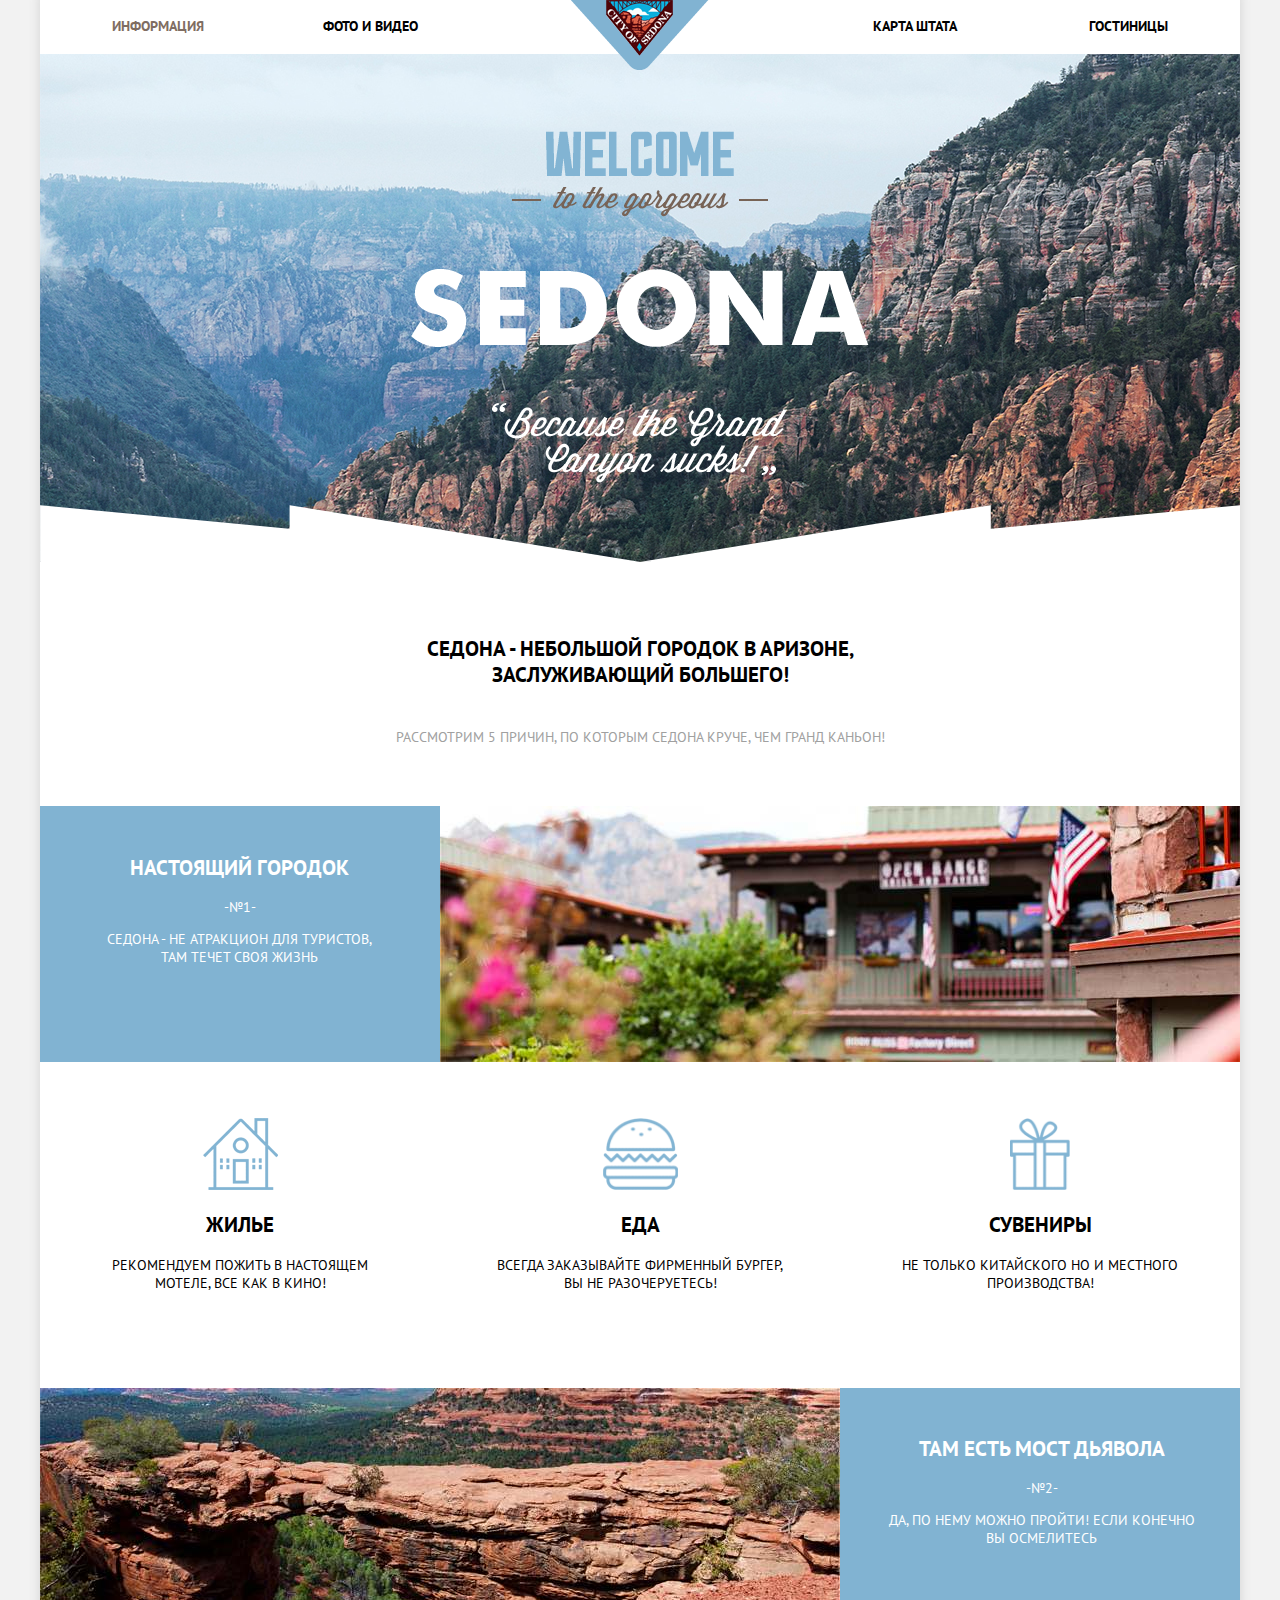
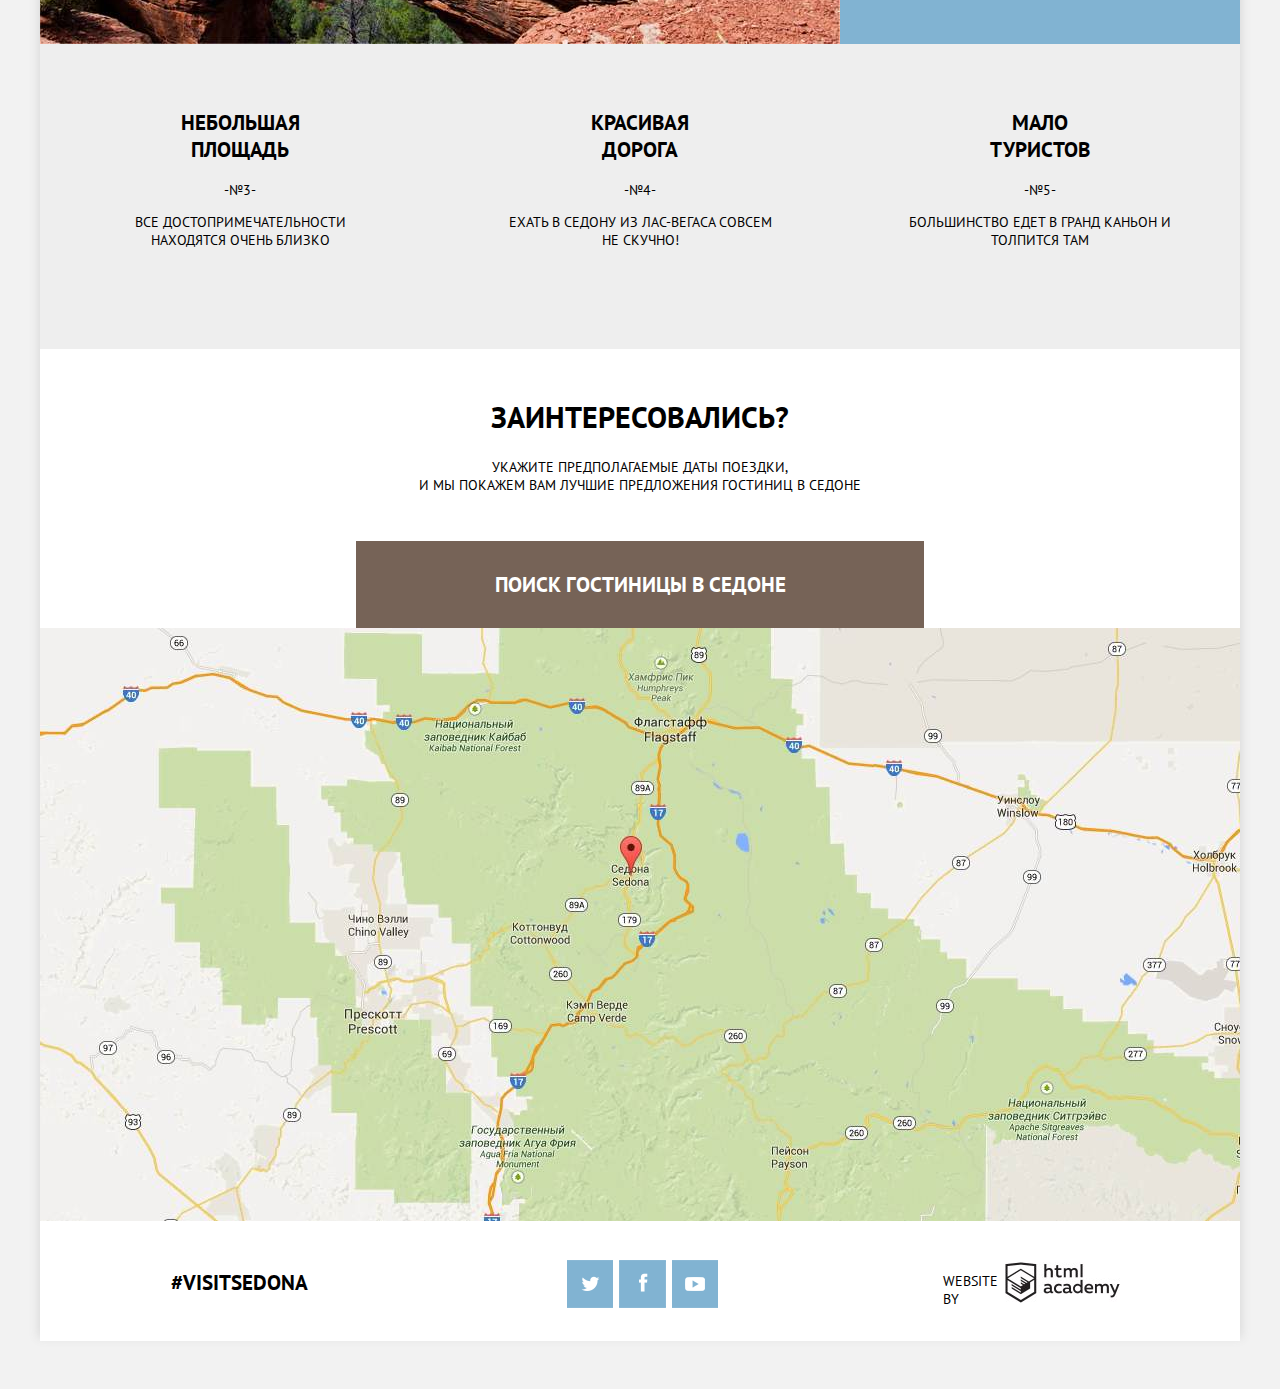
==== index.html @ 277ff20f "Sergey" ====
<!DOCTYPE html>
<html lang="ru">
<head>
    <link href="https://fonts.googleapis.com/css?family=PT+Sans:400,400i,700,700i&amp;subset=cyrillic" rel="stylesheet">
    <link href="css/normalize.css" rel="stylesheet">
    <link href="css/style.css" rel="stylesheet">    
    <meta charset="utf-8">
    <title>HTML Academy: Седона</title>
</head>
<body>
    <!-- ХЕДЕР -->
    <div class="wrapper">
        <header class="main-header">
            <nav class="main-navigation"> 
                <a class="header-logo">
                    <img src="img/logo.png" width="138" height="70" alt="Логотип Седоны">
                </a>
                <ul class="site-navigation">
                    <li><a class="active-page" href="#">Информация</a></li>
                    <li class="block-right"><a href="#">Фото и видео</a></li>
                    <li><a href="#">Карта штата</a></li>
                    <li><a href="hotels.html">Гостиницы</a></li>
                </ul>
            </nav>
        </header>
        <!-- КОНТЕНТ -->
        <main class="container">
            <!-- Фон Велком -->
            <div class="promo">
                <img src="img/greeting-text.png" width="458" height="352" alt="Добро пожаловать в Седону">
            </div>
            <section>
                <div class="features">
                    <h1>Седона - небольшой городок в Аризоне,<br> заслуживающий большего!</h1>
                    <p>Рассмотрим 5 причин, по которым Седона круче, чем Гранд Каньон!</p>
                </div>
                <div class="block-features1">
                    <div class="blue-div1">
                        <div class="blue-center">
                            <h2>Настоящий городок</h2>
                            <p>-№1-</p>
                            <p>Седона - не атракцион для туристов,<br> там течет своя жизнь</p>
                        </div>
                    </div>
                    <div>
                        <img src="img/motel-cut.jpg" height="256" width="800" alt="Картинка мотеля">
                    </div>
                </div>
                <div class="icon-features">
                    <div class="house">
                        <img src="img/house-icon.png" width="75" height="72" alt="Домик">
                        <h2>Жилье</h2>
                        <p>Рекомендуем пожить в настоящем<br> мотеле, все как в кино!</p>
                    </div>

                    <div class="house">
                        <img src="img/food-icon.png" width="75" height="72" alt="Еда">
                        <h2>Еда</h2>
                        <p>Всегда заказывайте фирменный бургер,<br> вы не разочеруетесь!</p>
                    </div>

                    <div class="house">
                        <img src="img/gift-icon.png" widt="75" height="72" alt="Сувениры">
                        <h2>Сувениры</h2>
                        <p>Не только китайского но и местного<br> производства!</p>
                    </div>
                </div>
                <div class="after-features">
                    <div class="canyon-cut">
                        <img src="img/canyon-cut.jpg" width="800" height="256" alt="Мост дьявола">
                    </div>
                    <div class="blue-div2">
                        <div class="blue-center1">
                            <h2>Там есть мост дьявола</h2>
                            <p>-№2-</p>
                            <p>Да, по нему можно пройти! Если конечно<br> вы осмелитесь</p>
                        </div>
                    </div>
                </div>
                <div class="grey-back">
                    <div class="features3">
                        <h2>Небольшая<br> площадь</h2>
                        <p>-№3-</p>
                        <p>Все достопримечательности<br> находятся очень близко</p>
                    </div>

                    <div class="features3">
                        <h2>Красивая<br> дорога</h2>
                        <p>-№4-</p>
                        <p>Ехать в седону из Лас-Вегаса совсем<br> не скучно!</p>
                    </div>

                    <div class="features3">
                        <h2>Мало<br> туристов</h2>
                        <p>-№5-</p>
                        <p>Большинство едет в Гранд Каньон и<br> толпится там</p>
                    </div>
                </div>
            </section>
            <!-- КАЛЕНДАРЬ И КАРТА -->
            <div class="search">
                <h2 class="search-title">Заинтересовались?</h2>
                <p>Укажите предполагаемые даты поездки,<br>и мы покажем Вам лучшие предложения гостиниц в Седоне</p>
                <a href="#" class="search-btn">Поиск гостиницы в Седоне</a>
            </div>

            <div class="map">
                <div class="map-canvas">
                    <iframe src="https://www.google.com/maps/embed?pb=!1m18!1m12!1m3!1d591938.158762296!2d-111.94959381352574!3d34.95592605864562!2m3!1f0!2f0!3f0!3m2!1i1024!2i768!4f13.1!3m3!1m2!1s0x872da132f942b00d%3A0x5548c523fa6c8efd!2sSedona%2C+AZ%2C+USA!5e0!3m2!1sen!2sru!4v1446837046152" allowfullscreen></iframe>
                </div>

                <div class="form">
                    <form action="/echo" method="GET">

                        <div class="input-line">
                            <label for="ch1">Дата заезда: <i class="icon-calendar"></i> </label>
                            <input class="booking-calendar" name="checkin" type="text" placeholder="24 апреля 2014" id="ch1">
                        </div>

                        <div class="input-line">
                            <label for="ch2">Дата выезда: <i class="icon-calendar"></i></label>
                            <input class="booking-calendar" name="checkout" type="text" placeholder="4 июля 2014" id="ch2">
                        </div>
                        <div class="input-line">
                            <div class="input-line-adults">
                                <label for="ch3">Взрослые:</label>
                                <div class="booking-calendar-minus-plus">
                                    <button class="btn-grey icon-minus" type="button"> <a class="minusee"></a></button>
                                    <input class="booking-calendar-select" name="adults" type="text" pattern="[0-9]" value="2" id="ch3"/>
                                    <button class="btn-grey icon-plus" type="button"><a class="plusee"></a></button>
                                </div>
                            </div>
                            <label for="ch4">Дети:</label>
                            <div class="booking-calendar-minus-plus">
                                <button class="btn-grey icon-minus" type="button"> <a class="minusee"></a></button>
                                <input class="booking-calendar-select" name="children" type="text" value="0" id="ch4"/>
                                <button class="btn-grey icon-plus" type="button"><a class="plusee"></a></button>
                            </div>
                        </div>

                        <button class="search-btn1" type="submit">Найти</button>
                    </form>
                </div>
            </div>
        </main>
        <!-- ФУТЕР -->
        <footer class="main-footer">
            <div class="first-social">
                <a class="insta" href="#">#Visitsedona</a>
            </div>
            <div class="second-social">
                <ul class="social-btn">
                    <li><a class="social-icon tw" href="https://twitter.com/">Twitter</a></li>
                    <li><a class="social-icon fb" href="https://facebook.com">Facebook</a></li>
                    <li><a class="social-icon youtube" href="https://youtube.com">Youtube</a></li>
                </ul>
            </div>
            <div class="academy">
                <span>Website by</span>
                <a class="academy" href="https://htmlacademy.ru/">HTML academy</a>
            </div>
        </footer>
        <script src="js/booking.min.js"></script>
    </body>
    </html>
---- css/style.css ----
/*СТИЛИ ДЛЯ СТРАНИЦ*/
body {
	font-weight: normal;
	font-size: 14px;
  line-height: normal;
	font-family: "PT Sans", Arial, sans-serif;
  color: #000;
	text-transform: uppercase;
	background-color: #f2f2f2;
}
.wrapper {
  position: relative;
  width: 1200px;
  margin-left: auto;
  margin-right: auto;
  background-color: #fff;
  box-shadow: 0 -5px 9px 2px #dbdbdb;
}
a {
  text-decoration: none;
}
li {
  list-style: none;
}

/*СТИЛИ ДЛЯ ШАПКИ ДВУХ СТРАНИЦ*/
.main-header {
  position: relative;
  margin: 0;
  padding: 0;
  font-size: 0;
  height: 68px;
}
.main-navigation ul {
  margin: 0;
  padding: 0;
  padding-top: 17px;
  padding-right: 6%;
  padding-bottom: 19px;
  padding-left: 6%;
  font-size: 0;
}
.main-navigation li {
  display: inline-block;
  width: 20%;
  font-size: 14px;
  vertical-align: top;
}
.main-navigation a {
  display: block;
  color: #000;
  font-weight: bold;
  text-decoration: none;
}
.block-right {
  margin-right: 20%;
}
.main-navigation a:hover {
  color: #81b3d2;
}
.main-navigation a:active {
  color: #c1c1c1;
}
.main-navigation li:nth-child(3), .main-navigation li:nth-child(4) {
  text-align: right;
}
.header-logo {
  position: absolute;
  left: 50%;
  z-index: 20;
  height: 70px;
  width: 138px;
  margin-right: auto;
  margin-left: auto;
  margin-left: -69px;
}
/*СТИЛИ ГЛАВНОЙ СТРАНИЦЫ*/
.promo {
  position: relative;
  height: 431px;
  padding-top: 77px;
  background: #d9eaf2 url("../img/welcome-sedona-bg.jpg") no-repeat;
  background-size: cover;
}
.promo img {
  display: block;
  width: 458px;
  height: 352px;
  margin: 0 auto;
}
.promo:after {
  content: "";
  position: absolute;
  bottom: 0;
  left: 0;
  display: block;
  width: 100%;
  height: 57px;
  background: url("../img/zigzag.png") no-repeat;
  background-size: 100% 57px;
}
.features {
  padding-top: 60px;
  margin-bottom: 60px;
}
.features p {
  font-size: 14px;
  font-height: 26px;
  color: #a0a0a0;
}
.features h1 {
  font-size: 21px;
  line-height: 26px;
  margin-bottom: 40px;
}
.container {
  margin-top: -14px;
  text-align: center;
}
.block-features1 {
  width: 1200px;
  height: 256px;
  display: flex;
}
.blue-div1 {
  background-color: #81b3d2;
  color: #fff;
  height: 256px;
  width: 400px;
  flex-direction: row;
}
.blue-center {
  width: 283px;
  height: 153px;
  margin-left: 58px;
  margin-top: 48px;
  margin-right: 0px;
  margin-bottom: 0px;
}
.blue-center1 {
  width: 309px;
  height: 147px;
  margin-left: 47px; 
  margin-top: 47px;
  margin-right: 0px;
  margin-bottom: 0px;
}
.icon-features {
  margin-top: 56px;
  width: 1200px;
  height: 330px;
  overflow: auto;
  display: flex;
}
.house {
  height: 330px; 
  width: 400px;
  flex-direction: row;
}
.canyon-cut{
float: left;
}
.blue-div2 {
  background-color: #81b3d2;
  color: #fff;
  height: 256px;
  width: 400px;
  flex-direction: row;
}
.after-features {
  margin-top: -60px;
  width: 1200px;
  height: 256px;
  display: flex;
}
.grey-back {
  background-color: #eee;
  width: 1200px;
  height: 257px;
  overflow: auto;
  padding-top: 48px;
}
.features3 {
  width: 400px;
  height: 256px;
  float: left;
}
.appointment {
  width: 1200px;
  height: 763px;
  margin-top: 54px;
}
.search-btn-host {
  display: block;
  width: 568px;
  margin: 0 auto;
  color: #ffffff;
  padding: 30px 0 30px;
  font-size: 21px;
  line-height: 26px;
  font-weight: bold;
  text-decoration: none;
  background: #766357;
}
.search-btn-host:hover {
  background-color: #604e43;
  color: #fff;
}
.search-btn-host:active {
  background-color: #503e33;
  color: #5e4e44;
}
.appointment a{
  margin-top: 52px;
}
.appointment p{
  padding-top: 35px;
}
}
.search {
  width: 568px;
  margin: 0 auto;
  line-height: 24px;
  text-align: center;
  background-color: white;
}
.search h2 {
  margin: 0;
  margin-top: 56px;
  margin-bottom: 29px;
  padding: 0;
  font-weight: bold;
  font-size: 30px;
  line-height: 24px;
  color: #000000;
}
.search a {
  display: block;
  width: 568px;
  margin-top: 47px;
  margin-right: auto;
  margin-left: auto;
  padding-top: 30px;
  padding-bottom: 30px;
  font-weight: bold;
  font-size: 21px;
  color: white;
  text-decoration: none;
  background-color: #766357;
}
.search a:hover {
  background-color: #604e43;
}
.search a:active {
  color: rgba(0, 0, 0, 0.3);
  background-color: #503e33;
}
.map {
  position: relative;
  height: 593px;
}
.map-canvas {
  height: 593px;
  background: #cbdda9 url("../img/map.jpg") no-repeat;
  background-size: cover;
  background-position: center 0px;
}
.map-canvas iframe {
  width: 100%;
  height: 593px;
  border: 0;
  background-size: cover;
  background-position: center 0px;
}
/* ФОРМА ГДЕ ДОЛЖЕНЫ БЫТЬ ИКОНКИ */

.form {
  position: absolute;
  top: 0;
  left: 50%;
  display: none;
  width: 458px;
  padding: 55px;
  font-weight: bold;
  font-size: 14px;
  text-align: right;
  color: black;
  background: white;
  box-shadow: 0 2px 5px 0 #d4d2d2;
  margin-left: -284px;
}
.form-show {
  display: block;
}
input.booking-calendar{
  width: 281px;
  margin-bottom: 20px;
  margin-left: 20px;
  padding: 4px 15px;
  padding-right: 40px;
  font-weight: bold;
  font-size: 14px;
  line-height: 26px;
  text-transform: uppercase;
  background: #f2f2f2;
  border: 2px solid #f2f2f2;
  outline: none;
  }
.input-line {
  margin-bottom: 10px;
}
.booking-calendar-minus-plus {
  display: inline-block;
  margin-left: 27px;
  vertical-align: middle;
  background: #f2f2f2;
}
.input-line-adults {
  display: inline-block;
  padding-right: 38px;
}
.input-line-adults .booking-calendar-minus-plus {
  margin-left: 39px;
}
.form .btn-grey {
  display: inline-block;
  width: 38px;
  height: 38px;
  font-size: 14px;
  vertical-align: middle;
  text-align: center;
  background: #f2f2f2;
  border: none;
  outline: none;
  cursor: pointer;
}
.form .btn-grey .minusee{
  display: inline-block;
  width: 15px;
  height: 15px;
  position: absolute;
  margin: 0;
  padding: 0;
  background: url(../img/minus1.png) no-repeat;
}
.form .btn-grey .minusee:hover{
  display: inline-block;
  width: 15px;
  height: 15px;
  position: absolute;
  margin: 0;
  padding: 0;
  background: url(../img/minus2.png) no-repeat;
}
.form .btn-grey .minusee:active{
  display: inline-block;
  width: 15px;
  height: 15px;
  position: absolute;
  margin: 0;
  padding: 0;
  background: url(../img/minus3.png) no-repeat;
}
.form .btn-grey .plusee{
  display: inline-block;
  width: 15px;
  height: 15px;
  position: absolute;
  margin-top: -6px;
  padding: 0;
  margin-left: -8px;
  background: url(../img/plus1.png) no-repeat;
}
.form .btn-grey .plusee:hover{
  display: inline-block;
  width: 15px;
  height: 15px;
  position: absolute;
  margin-top: -6px;
  padding: 0;
  margin-left: -8px;
  background: url(../img/plus2.png) no-repeat;
}
.form .btn-grey .plusee:active{
  display: inline-block;
  width: 15px;
  height: 15px;
  position: absolute;
  margin-top: -6px;
  padding: 0;
  margin-left: -8px;
  background: url(../img/plus3.png) no-repeat;
}
input.booking-calendar-select {
  width: 26px;
  padding: 5px 1px;
  font-weight: bold;
  font-size: 14px;
  line-height: 26px;
  vertical-align: middle;
  text-align: center;
  color: black;
  text-transform: uppercase;
  background: #f2f2f2;
  border: 2px solid #f2f2f2;
  outline: none;
}
input.booking-calendar:focus, input.booking-calendar-select:focus,
input.booking-calendar:focus:hover, input.booking-calendar-select:focus:hover {
  background: white;
  border: 2px solid #e5e5e5;
}
input.booking-calendar:hover,
input.booking-calendar-select:hover {
  background: #ebebeb;
  border: 2px solid #ebebeb;
}
/* ЗНАЧОК КАЛЕНДАРЯ */
.input-line i{
  display: inline-block;
  width: 23px;
  height: 23px;
  background: url(../img/calendar1.png) no-repeat;
  position: absolute;
  left: 480px;
  margin: 0;
  margin-top: 8px;
  padding: 0;
  font-size: 20px;
}
.input-line i:hover{
  display: inline-block;
  width: 23px;
  height: 23px;
  background: url(../img/calendar2.png) no-repeat;
}
.input-line i:active{
  display: inline-block;
  width: 23px;
  height: 23px;
  background: url(../img/calendar3.png) no-repeat;
}
/* CИНЯЯ КНОПКА ПОИСКА */
.search-btn1 {
  width: 458px;
  margin-top: 54px;
  padding: 14px 10px 15px;
  font-size: 21px;
  line-height: 26px;
  text-transform: uppercase;
  color: #ffffff;
  background: #81b3d2;
  border: none;
  outline: none;
  cursor: pointer;
}
.search-btn1:hover {
  background: #669ec0;
}
.search-btn1:active {
  background: #5496bd;
  color: #629fc2;
}
/*ДРУГАЯ СТРАНИЦА (ОТЕЛИ)*/
.catalog-main {
    margin-top: -14px;
}
.filter {
  width: 100%;
  color: #ffffff;
  background: #4b769e url("../img/hotels-back.jpg") no-repeat 50% 20%;
}
.filter input[type="checkbox"] {
  display: none;
}
.filter h2 {
  margin-bottom: 25px;
  font-size: 16px;
}
.one-fourth {
  display: inline-block;
  width: 25%;
  vertical-align: top;
  padding: 27px 10px 30px;
  padding-left: 26px;
  box-sizing: border-box;
}
.one-fourth label{
  padding-top: 8px;
}
.two-fourth input{
  color: #fff;
}
.one-fourth:first-child {
  padding-left: 72px;
}
.check:not(:last-child) {
  margin-bottom: 25px;
}
.check label {
  position: relative;
  margin-left: 40px;
  cursor: pointer;
}
.one-fourth:nth-child(2n) label {
    margin-left: 42px;
}
.check label::before {
  content: '\2610';
  position: absolute;
  left: -40px;
  top: 0;
  font-family: "symbols-sedona";
  font-size: 26px;
}
.check input:checked + label::before {
  content: '\2611';
}
.check input:disabled + label {
  color: #6a6a6a;
  cursor: inherit;
}
.two-fourth {
  display: inline-block;
  width: 50%;
  padding-top: 26px;
  vertical-align: top;
  box-sizing: border-box;
}
.filter-range {
  float: right;
  width: 330px;
  margin-right: 72px;
}
.filter-range h2 {
  margin-left: 2px;
  margin-bottom: 11px;
}
.price-controls {
  position: relative;
  height: 32px;
  border: 2px solid #ffffff;
  border-radius: 2px;
  margin-left: 12px;
  margin-bottom: 20px;
}
.price-controls label {
  display: inline-block;
  width: 85px;
  margin-left: 64px;
  line-height: 32px;
  vertical-align: top;
  cursor: pointer;
}
.price-controls input {
  width: 40px;
  border: none;
  background: none;
  outline: none;
}
.price-controls::after {
  content: '';
  position: absolute;
  top: 50%;
  left: 50%;
  width: 2px;
  height: 22px;
  background: #ffffff;
  transform: translate(-50%, -50%);
}
.range-controls {
  position: relative;
  margin-left: 12px;
  margin-bottom: 32px;
}
.range-controls .scale {
  height: 2px;
  background: rgba(255, 255, 255, 0.3);
}
.range-controls .bar {
  height: 2px;
  width: 80%;
  background: #ffffff;
}
.range-controls .range-toggle {
  position: absolute;
  top: -9px;
  width: 4px;
  height: 4px;
  background: #ababab;
  border: 8px solid #ffffff;
  border-radius: 50%;
  box-shadow: 0 2px 1px 0 rgba(0, 1, 1, 0.2);
  cursor: pointer;
}
.range-controls .range-toggle:hover {
  background: #1c4f80;
}
.range-controls .range-toggle-min {
  left: 0;
}
.range-controls .range-toggle-max {
  left: 253px;
}
.filter-range .show-btn {
  display: block;
  margin: 32px auto 33px;
  padding: 6px 33px;
  line-height: 20px;
  text-transform: uppercase;
  background: none;
  border: 2px solid #ffffff;
  border-radius: 2px;
  outline: none;
}
.filter-range .show-btn:hover {
  color: #000000;
  background: #ffffff;
}
.filter-range .show-btn:active {
  outline: none;
}
.results {
  background: #ffffff;
  border-bottom: 1px solid #e5e5e5;
  height: 87px;
}
.results .match {
  display: inline-block;
  width: 235px;
  padding: 30px 0;
  padding-left: 72px;
  vertical-align: top;
  box-sizing: border-box;
}
.match span {
  font-weight: bold;
  font-size: 21px;
  line-height: 26px;
}
.results .sorting {
  display: inline-block;
  width: 780px;
  padding: 36px 0 32px;
  font-size: 12px;
  line-height: 18px;
  vertical-align: top;
}
.sorting .sorting-filters {
  display: inline-block;
  padding: 0;
  margin: 0;
  vertical-align: top;
}
.sorting-filters li {
  display: inline-block;
  padding-left: 32px;
  list-style: none;
  vertical-align: top;
}
.sorting-filters li:first-child {
  padding-left: 40px;
}
.sorting-filters a {
  text-decoration: none;
  color: rgba(0, 0, 0, 0.3);
  border-bottom: 1px dotted #81b3d2;
}
.sorting-filters a:hover:not([class="current"]) {
  color: #81b3d2;
  border-bottom: 1px dotted #81b3d2;
}
.sorting-filters a:active:not([class="current"]) {
  color: #000000;
  border: none;
}
.sorting-filters .current {
  color: #81b3d2;
  border: none;
  cursor: text;
}
.upp-btns {
  width: 12px;
  height: 13px;
  background:url(../img/icon-up-dir1.png)no-repeat;
  margin-left: 1094px;
  margin-top: -45px;
  position: absolute;
  cursor: pointer;
}
.upp-btns:hover {
  width: 12px;
  height: 13px;
  background:url(../img/arrow-up-icon.png)no-repeat;
  margin-left: 1094px;
  margin-top: -45px;
  position: absolute;
  cursor: pointer;
}
.upp-btns:active {
  width: 12px;
  height: 13px;
  background:url(../img/arrow-up-active-icon.png)no-repeat;
  margin-left: 1094px;
  margin-top: -45px;
  position: absolute;
  cursor: pointer;
}
.down-btns {
  width: 12px;
  height: 13px;
  background: url(../img/arrow-down.png) no-repeat;
  margin-left: 1116px;
  margin-top: -45px;
  position: absolute;
  cursor: pointer;
}
/*Блоки с фотографиями отелей*/
.view-results {
  background: #ffffff;
  border-bottom: 1px solid #e5e5e5;
  display: flex;
  height: 152px;
}
.view-results a{
  color: :#000;
}
.photo {
  padding-top: 30px;
  padding-left: 73px;
}
.blue-div-hot {
  display: block;
  line-height: 27px;
  width: 110px;
  height: 27px;
  background-color: #81b3d2;
  color: #fff;
  text-align: center;
}
.blue-div-hot:hover {
  display: block;
  line-height: 27px;
  width: 110px;
  height: 27px;
  background-color: #669ec0;
  color: #fff;
  text-align: center;
}
.blue-div-hot:active {
  display: block;
  line-height: 27px;
  width: 110px;
  height: 27px;
  background-color: #5496bd;
  color: #88b6d1;
  text-align: center;
}
.brown-div-hot {
  display: block;
  line-height: 27px;
  width: 142px;
  height: 27px;
  background-color: #766357;
  color: #fff;
  text-align: center;
  font-size: 14px;
  font-weight: 21px;
}
.brown-div-hot:hover {
  display: block;
  line-height: 27px;
  width: 142px;
  height: 27px;
  background-color: #604e43;
  color: #fff;
  text-align: center;
}
.brown-div-hot:active {
  display: block;
  line-height: 27px;
  width: 142px;
  height: 27px;
  background-color: #503e33;
  color: #706158;
  text-align: center;
}
.raiting-hotels {
  display: table-cell;
  vertical-align: middle;
  text-align: center;
  width: 112px;
  height: 28px;
  background-color: #f2f2f2;
  color: #828282;
  font-style: 14px;
  font-height: 21px;
  position: relative;
  top: 24px;
  left: 555px;
}
.text-hotels {
  display: block;
  text-decoration: none;
  color: #000;
  font-size: 21px;
  font-weight: bold;
  padding-left: 30px;
  padding-top: 25px;
}
.size-hotels {
  height: 32px;
}
.text-hotels-grey {
  display: flex;
  color: #000;
  font-size: 14px;
  font-height: 21px;
  padding-top: 27px;
  padding-left: 30px;
}
.hotels-2btns {
  padding-left: 30px;
  padding-top: 20px;
}
.right-span1 {
  padding-left: 40px;
}
.right-span2 {
  padding-left: 62px;
}
.right-span3 {
  padding-left: 20px;
}
.hotels-2btns {
  display: flex;
  flex-direction:row;
  margin-top: -5px;
}
.right-a {
  margin-left: 6px;
}
.stars-hotel {
  display: inline-block;
  background: url(../img/star-icon.png) no-repeat;
  height: 20px;
  width: 20px;
  margin-top: 16px;
}
.stars span {
  background: url(img/star-icon.png) no-repeat;
}
.site-navigation li .active-page {
  color: #7f6d62;
}
.view-results .stars-raiting1 ul {
  text-align: right;
  margin-left: auto;
  margin-left: 38.4em;
}
.view-results .stars-raiting2 ul {
  text-align: right;
  margin-left: auto;
  margin-left: 41.8em;
}
.view-results .stars-raiting3 ul {
  text-align: right;
  margin-left: auto;
  margin-left: 40.3em;
}
/* ФУТЕР */
.main-footer {
  display: flex;
  flex-direction: row;
  height: 120px;
  width: 1200px;
}
.first-social {
  height: 120px;
  width: 400px;
  padding-right: 216px;
  padding-top: 48px;
}
.second-social {
  width: 400px;
  height: 120px; 
  padding-top: 25px;
  padding-left: 34px;
  padding-right: 54px;
}
.insta {
  font-size: 21px;
  font-height: 26px;
  color: #000;
  font-weight: bold;
  padding-left: 131px;
}
.social-btn {
  display: flex;
  flex-direction: row;
  padding-left: 9px;
  padding-right: 125px;
}
.social-icon {
  display: inline-block;
  vertical-align: middle;
  width: 46px;
  height: 48px;
  font-size: 0;
  background: url(../img/footer-icons.png) no-repeat;
  margin: 0 6px 6px 0;
}
.social-icon.tw:hover {
  background-position: 0 -49px;
}
.social-icon.tw:active{
  background-position: 0 -98px;
}
.social-icon.fb{
  background: url(../img/footer-icons.png) -47px 0 no-repeat;
  width: 47px;
}
.social-icon.fb:hover{
  background-position: -47px -49px;
}
.social-icon.fb:active{
  background-position: -47px -98px;  
}
.social-icon.youtube {
  background: url(../img/footer-icons.png) -95px 0 no-repeat;
}
.social-icon.youtube:hover{
  background-position: -95px -49px;
}
.social-icon.youtube:active{
  background-position: -95px -98px;
}
.academy  {
  width: 300px;
  height: 20px;
  display: flex;
  flex-direction:row;
  padding-top: 41px;
  padding-left: 40px;
}
.academy span {
  display: inline-table;
  padding-right: 7px;
  padding-top: 10px;
}
.academy a {
  display: block;
  font-size: 0;
  background: url(../img/logo_name1.jpg) no-repeat;
}
.academy a:hover {
  display: block;
  font-size: 0;
  background: url(../img/logo_name2.jpg) no-repeat;
}
.academy a:active {
  display: block;
  font-size: 0;
  background: url(../img/logo_name3.jpg) no-repeat;
}
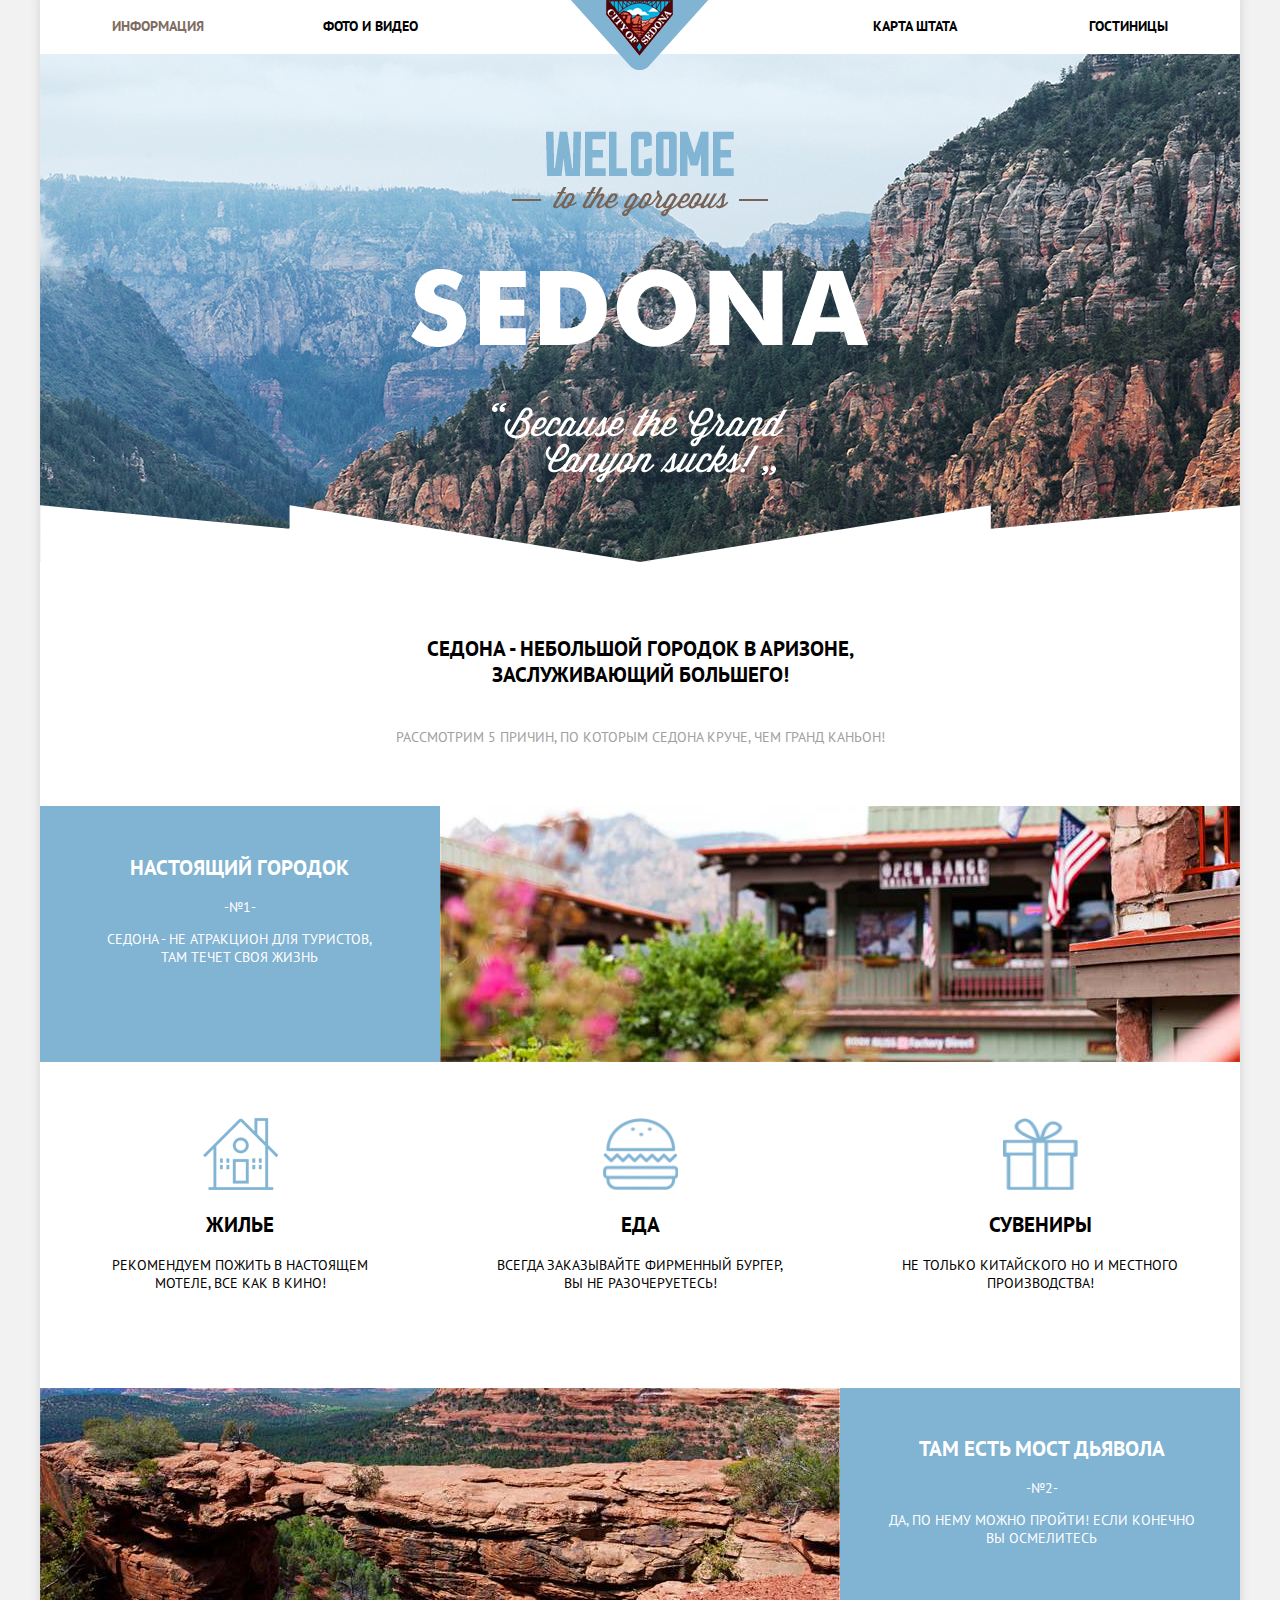
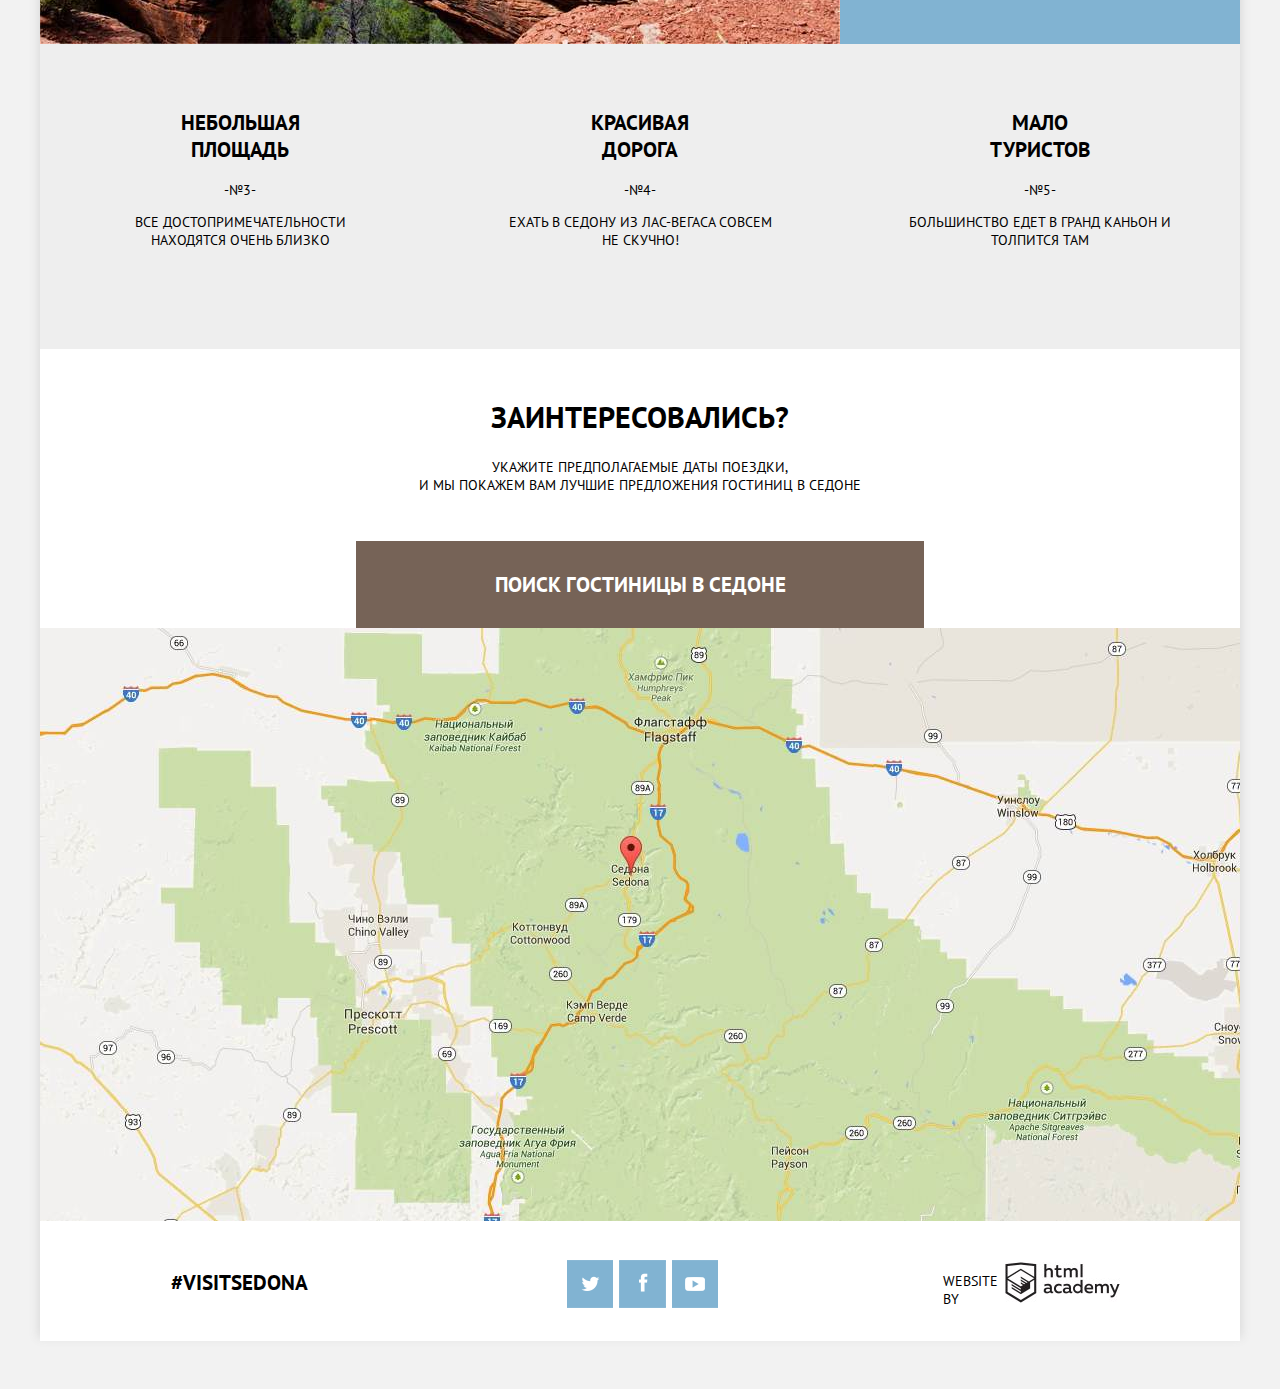
==== commit 774fe970: "Sergey" ====
--- a/index.html
+++ b/index.html
@@ -60,7 +60,7 @@
                     </div>
 
                     <div class="house">
-                        <img src="img/gift-icon.png" widt="75" height="72" alt="Сувениры">
+                        <img src="img/gift-icon.png" width="75" height="72" alt="Сувениры">
                         <h2>Сувениры</h2>
                         <p>Не только китайского но и местного<br> производства!</p>
                     </div>
@@ -160,6 +160,7 @@
                 <a class="academy" href="https://htmlacademy.ru/">HTML academy</a>
             </div>
         </footer>
-        <script src="js/booking.min.js"></script>
-    </body>
-    </html>
+    </div>
+    <script src="js/booking.min.js"></script>
+</body>
+</html>
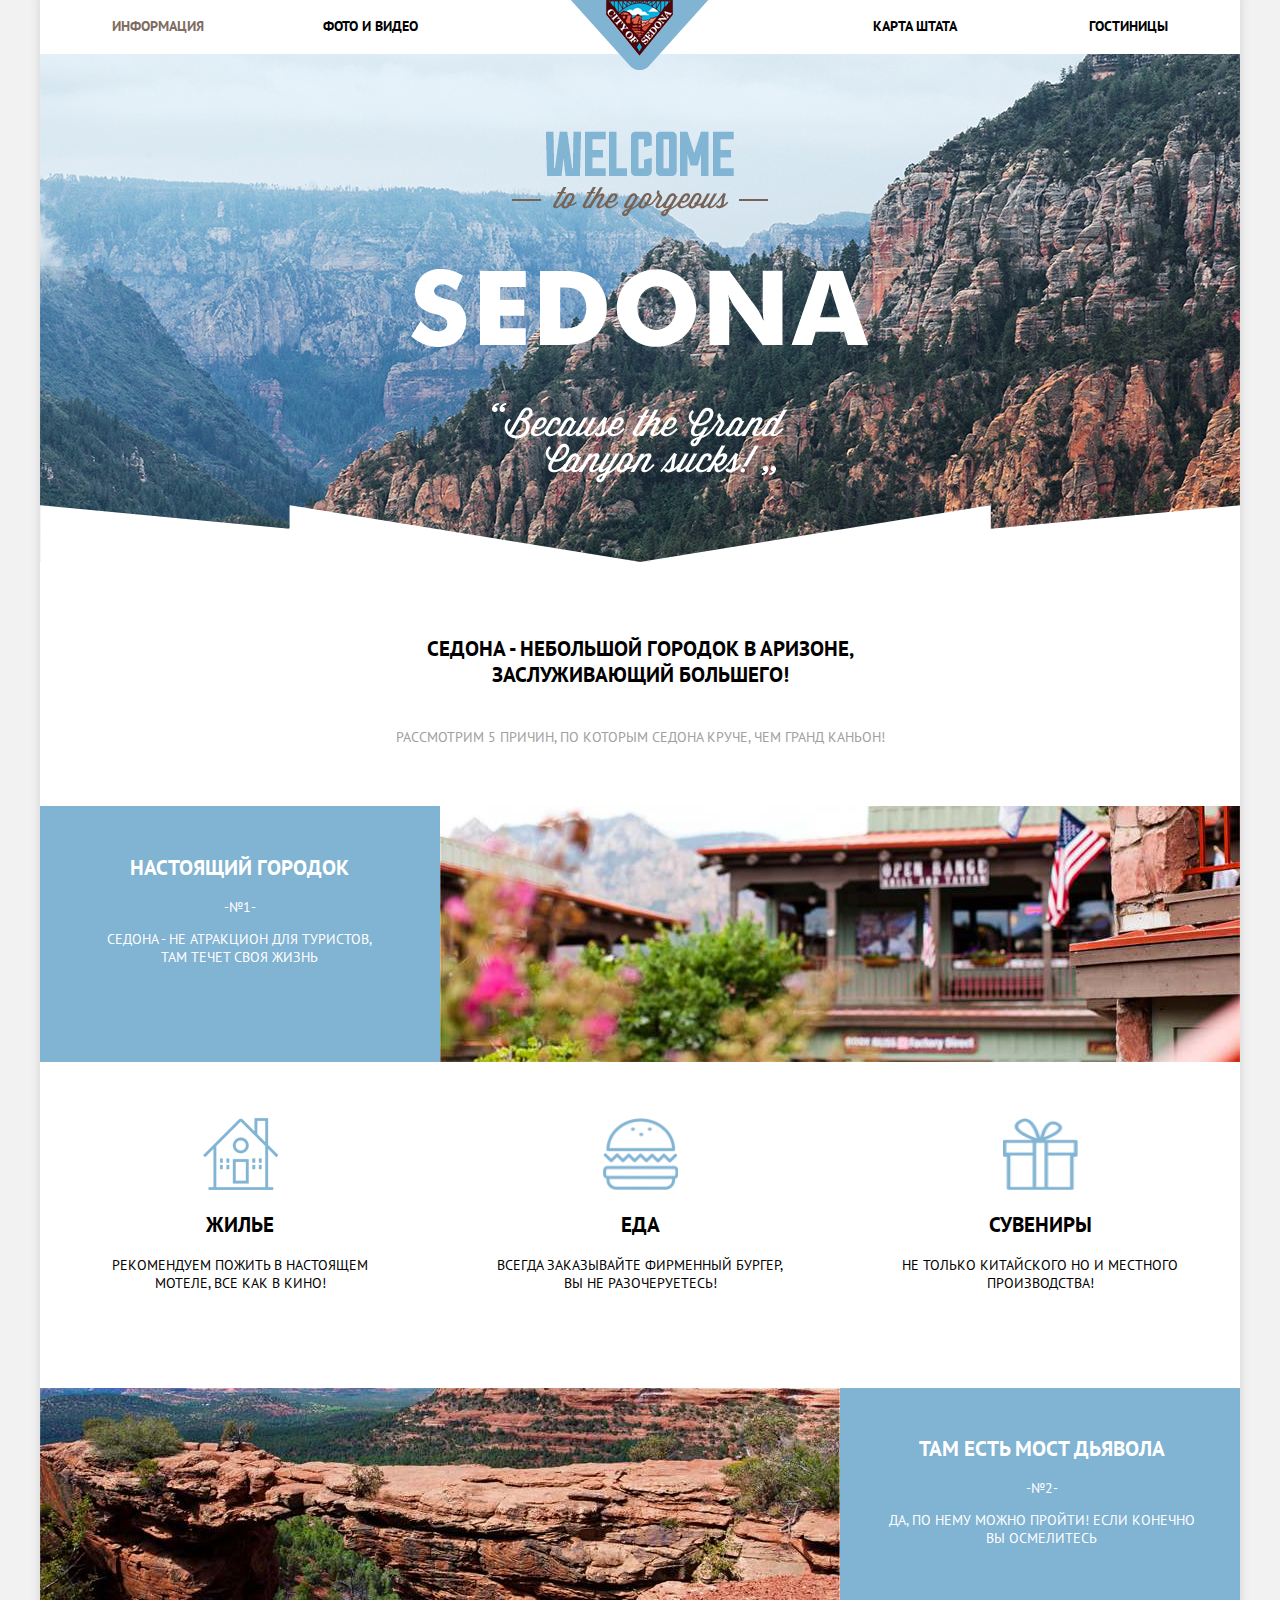
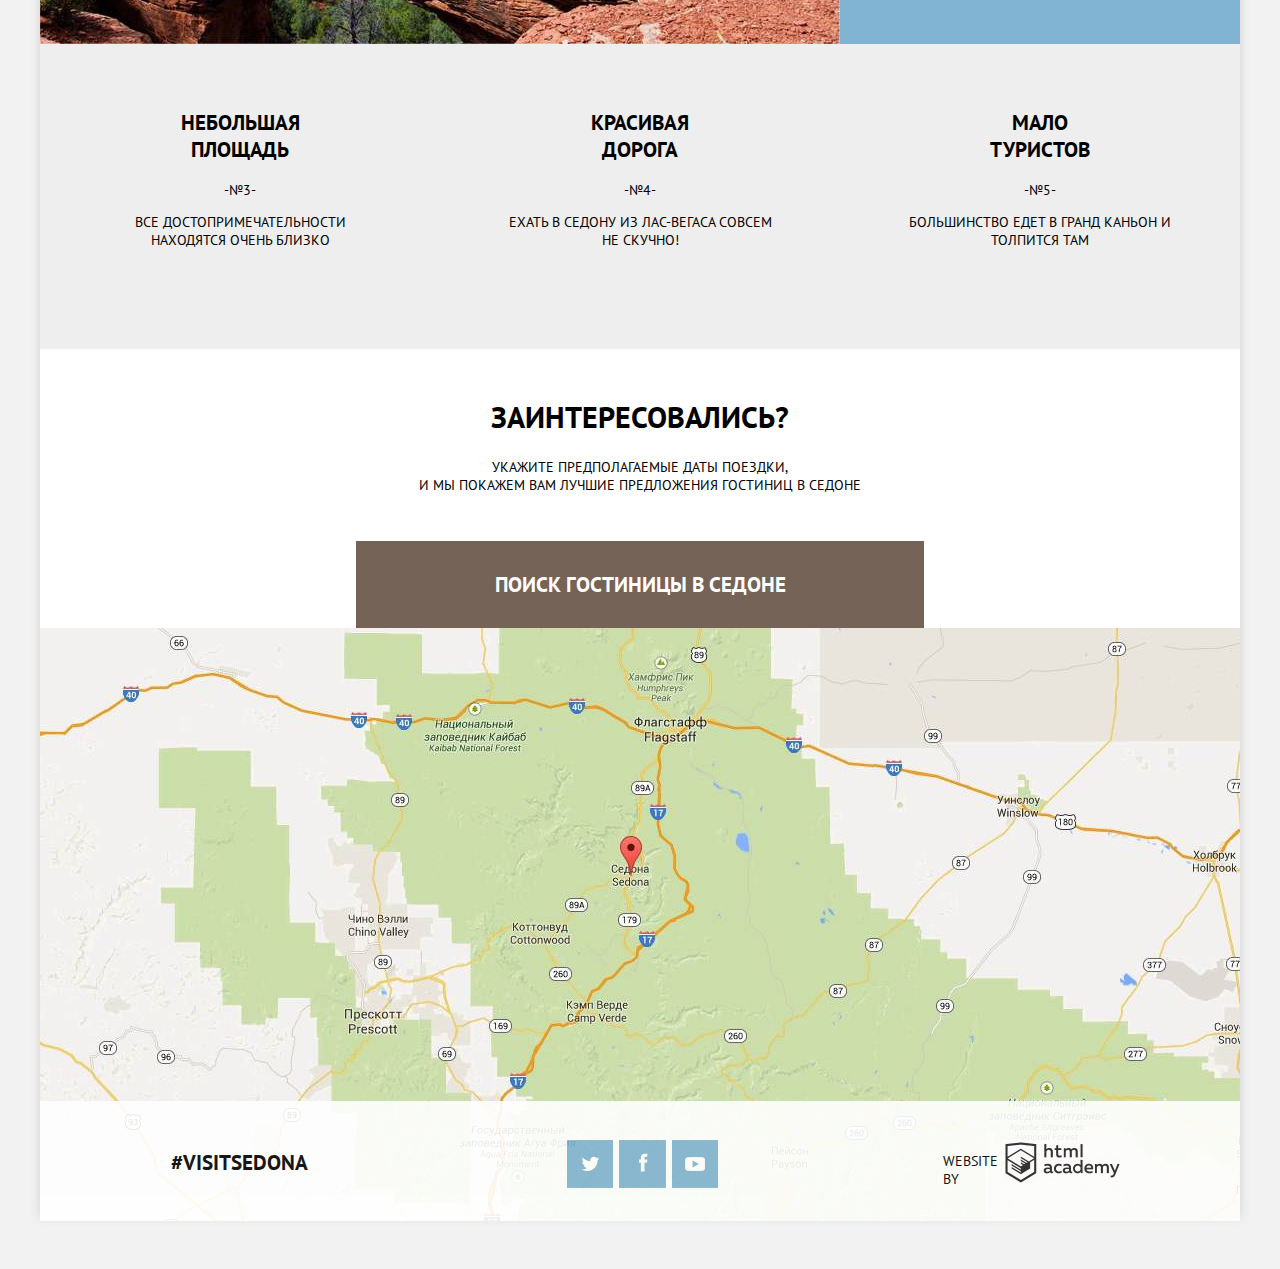
==== commit ac47e894: "Sergey" ====
--- a/index.html
+++ b/index.html
@@ -144,7 +144,7 @@
             </div>
         </main>
         <!-- ФУТЕР -->
-        <footer class="main-footer">
+        <footer class="main-footer main-footer1">
             <div class="first-social">
                 <a class="insta" href="#">#Visitsedona</a>
             </div>
--- a/css/style.css
+++ b/css/style.css
@@ -612,6 +612,7 @@
   border: 2px solid #ffffff;
   border-radius: 2px;
   outline: none;
+  color: #fff;
 }
 .filter-range .show-btn:hover {
   color: #000000;
@@ -875,6 +876,13 @@
   height: 120px;
   width: 1200px;
 }
+.main-footer1 {
+  bottom: 0;
+  opacity: 0.9;
+  position: absolute;
+  z-index: 10;
+  background-color: #fff;
+}
 .first-social {
   height: 120px;
   width: 400px;
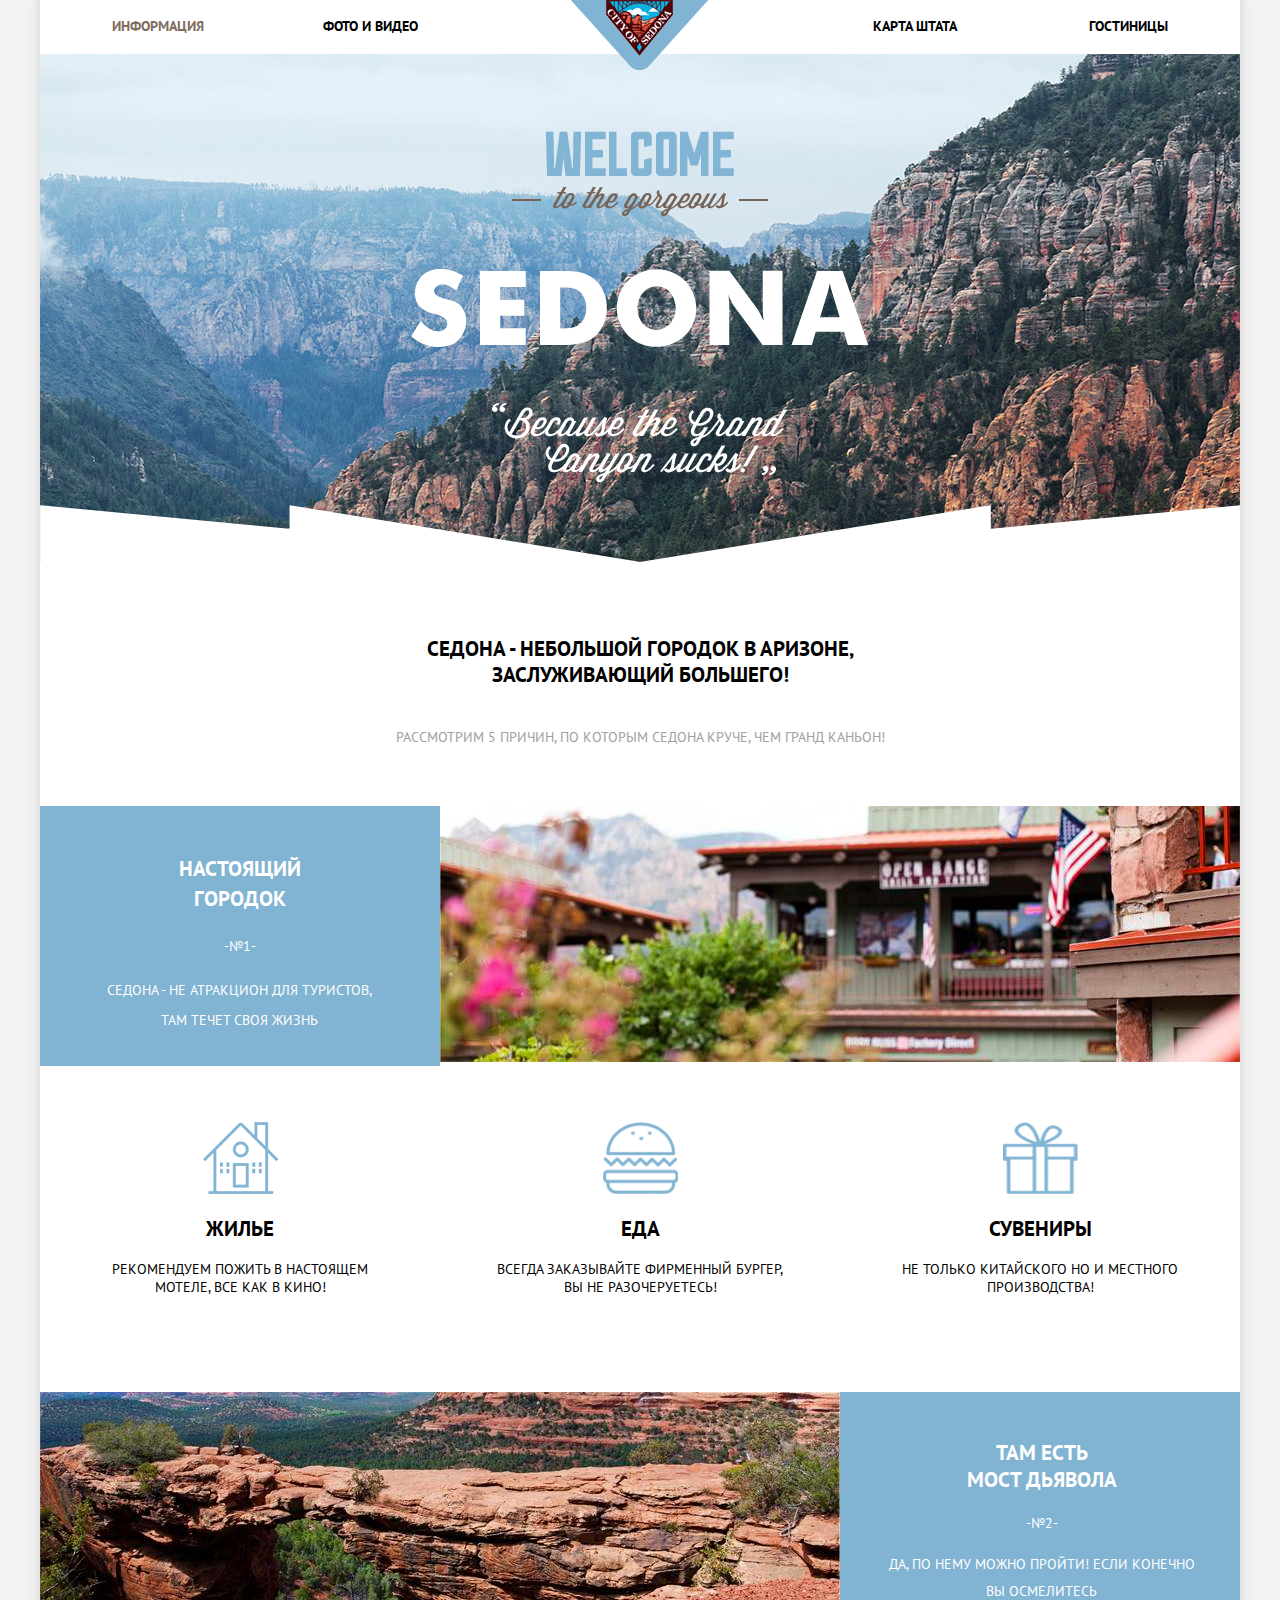
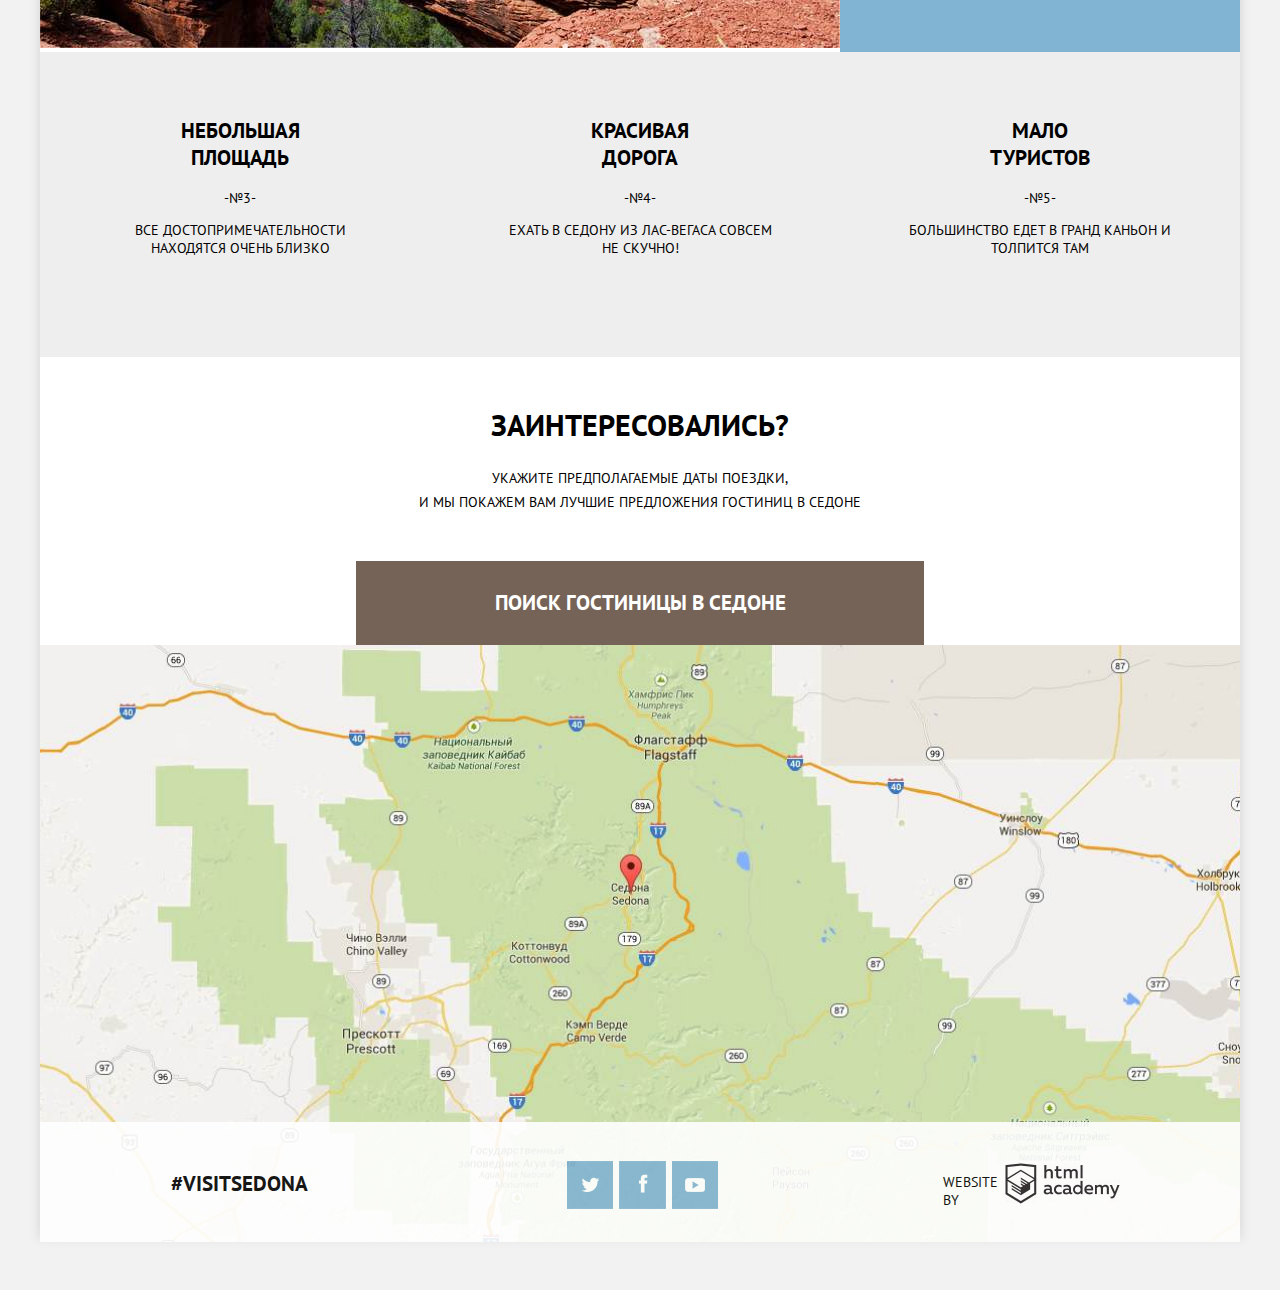
==== commit 0540c63f: "Sergey" ====
--- a/index.html
+++ b/index.html
@@ -3,7 +3,7 @@
 <head>
     <link href="https://fonts.googleapis.com/css?family=PT+Sans:400,400i,700,700i&amp;subset=cyrillic" rel="stylesheet">
     <link href="css/normalize.css" rel="stylesheet">
-    <link href="css/style.css" rel="stylesheet">    
+    <link href="css/style-min.css" rel="stylesheet">    
     <meta charset="utf-8">
     <title>HTML Academy: Седона</title>
 </head>
@@ -35,9 +35,9 @@
                     <p>Рассмотрим 5 причин, по которым Седона круче, чем Гранд Каньон!</p>
                 </div>
                 <div class="block-features1">
-                    <div class="blue-div1">
-                        <div class="blue-center">
-                            <h2>Настоящий городок</h2>
+                    <div class="features-hotels-one">
+                        <div class="align-hotels-features">
+                            <h2>Настоящий<br> городок</h2>
                             <p>-№1-</p>
                             <p>Седона - не атракцион для туристов,<br> там течет своя жизнь</p>
                         </div>
@@ -69,9 +69,9 @@
                     <div class="canyon-cut">
                         <img src="img/canyon-cut.jpg" width="800" height="256" alt="Мост дьявола">
                     </div>
-                    <div class="blue-div2">
-                        <div class="blue-center1">
-                            <h2>Там есть мост дьявола</h2>
+                    <div class="features-hotels-second">
+                        <div class="align-features-second">
+                            <h2>Там есть<br> мост дьявола</h2>
                             <p>-№2-</p>
                             <p>Да, по нему можно пройти! Если конечно<br> вы осмелитесь</p>
                         </div>
@@ -113,28 +113,28 @@
                     <form action="/echo" method="GET">
 
                         <div class="input-line">
-                            <label for="ch1">Дата заезда: <i class="icon-calendar"></i> </label>
+                            <label for="ch1">Дата заезда: <i class="icon-calendar">Календарь</i> </label>
                             <input class="booking-calendar" name="checkin" type="text" placeholder="24 апреля 2014" id="ch1">
                         </div>
 
                         <div class="input-line">
-                            <label for="ch2">Дата выезда: <i class="icon-calendar"></i></label>
+                            <label for="ch2">Дата выезда: <i class="icon-calendar">Календарь</i></label>
                             <input class="booking-calendar" name="checkout" type="text" placeholder="4 июля 2014" id="ch2">
                         </div>
                         <div class="input-line">
                             <div class="input-line-adults">
                                 <label for="ch3">Взрослые:</label>
                                 <div class="booking-calendar-minus-plus">
-                                    <button class="btn-grey icon-minus" type="button"> <a class="minusee"></a></button>
+                                    <a class="btn-grey icon-minus"> <p class="minusee">Уменьшение количества</p></a>
                                     <input class="booking-calendar-select" name="adults" type="text" pattern="[0-9]" value="2" id="ch3"/>
-                                    <button class="btn-grey icon-plus" type="button"><a class="plusee"></a></button>
+                                    <a class="btn-grey icon-plus"> <p class="plusee">Увеличение количества</p></a>
                                 </div>
                             </div>
                             <label for="ch4">Дети:</label>
                             <div class="booking-calendar-minus-plus">
-                                <button class="btn-grey icon-minus" type="button"> <a class="minusee"></a></button>
+                                <a class="btn-grey icon-minus"> <p class="minusee">Уменьшение количества</p></a>
                                 <input class="booking-calendar-select" name="children" type="text" value="0" id="ch4"/>
-                                <button class="btn-grey icon-plus" type="button"><a class="plusee"></a></button>
+                                <a class="btn-grey icon-plus"><p class="plusee">Увеличение количества</p></a>
                             </div>
                         </div>
 
--- a/css/style-min.css
+++ b/css/style-min.css
@@ -0,0 +1,176 @@
+body{font-weight:normal; font-size:14px;  line-height:normal; font-family:"PT Sans",Arial,sans-serif;  color:#000; text-transform:uppercase; background-color:#f2f2f2}
+.wrapper{ position:relative;  width:1200px;  margin-left:auto;  margin-right:auto;  background-color:#fff;  box-shadow:0 -5px 9px 2px #dbdbdb}
+a{ text-decoration:none}
+
+.main-header{ position:relative;  margin:0;  padding:0;  font-size:0;  min-height:68px}
+.main-navigation ul{ margin:0;  padding:0;  padding-top:17px;  padding-right:6%;  padding-bottom:19px;  padding-left:6%;  font-size:0}
+.main-navigation li{ display:inline-block;  width:20%;  font-size:14px;  vertical-align:top}
+.main-navigation a{ display:block;  color:#000;  font-weight:bold;  text-decoration:none}
+.block-right{ margin-right:20%}
+.main-navigation a:hover{ color:#81b3d2}
+.main-navigation a:active{ color:#c1c1c1}
+.main-navigation li:nth-child(3), .main-navigation li:nth-child(4){ text-align:right}
+.header-logo{ position:absolute;  left:50%;  z-index:20;  min-height:70px;  width:138px;  margin-right:auto;  margin-left:auto;  margin-left:-69px}
+
+.promo{  position:relative;   min-height:431px;   padding-top:77px;   background:#d9eaf2 url(../img/welcome-sedona-bg.jpg) no-repeat;   background-size:cover}
+.promo img{  display:block;   width:458px;   min-height:352px;   margin:0 auto}
+.promo:after{  content:"";   position:absolute;   bottom:0;   left:0;   display:block;   width:100%;   min-height:57px;   background:url(../img/mask.png) no-repeat;   background-size:100% 57px}
+.features{  padding-top:60px;   margin-bottom:60px}
+.features p{  font-size:14px;   font-height:26px;   color:#a0a0a0}
+.features h1{  font-size:21px;   line-height:26px;   margin-bottom:40px}
+.container{  margin-top:-14px;   text-align:center}
+.block-features1{  width:1200px;   min-height:256px;   display:-webkit-box;   display:-ms-flexbox;   display:-webkit-flex;   display:flex}
+.features-hotels-one{  line-height:30px;   background-color:#81b3d2;   color:#fff;   min-height:256px;   width:400px;   flex-direction:row}
+.align-hotels-features{  width:283px;   min-height:153px;   margin-left:58px;   margin-top:48px;   margin-right:0px;   margin-bottom:0px}
+.align-features-second{  width:309px;   min-height:147px;   margin-left:47px;   margin-top:47px;   margin-right:0px;   margin-bottom:0px}
+.icon-features{  margin-top:56px;   width:1200px;   min-height:330px;   overflow:auto;   display:-webkit-box;   display:-ms-flexbox;   display:-webkit-flex;   display:flex}
+.house{  min-height:330px;   width:400px;   flex-direction:row}
+.canyon-cut{float:left}
+.features-hotels-second{  line-height:27px;   background-color:#81b3d2;   color:#fff;   min-height:256px;   width:400px;   flex-direction:row}
+.after-features{  margin-top:-60px;   width:1200px;   min-height:256px;   display:-webkit-box;   display:-ms-flexbox;   display:-webkit-flex;   display:flex}
+.grey-back{  background-color:#eee;   width:1200px;   min-height:257px;   overflow:auto;   padding-top:48px}
+.features3{  width:400px;   min-height:256px;   float:left}
+.appointment{  width:1200px;   min-height:763px;   margin-top:54px}
+.search-btn-host{  display:block;   width:568px;   margin:0 auto;   color:#fff;   padding:30px 0 30px;   font-size:21px;   line-height:26px;   font-weight:bold;   text-decoration:none;   background:#766357}
+.search-btn-host:hover{  background-color:#604e43;   color:#fff}
+.search-btn-host:active{  background-color:#503e33;   color:#5e4e44}
+.appointment a{  margin-top:52px}
+.appointment p{  padding-top:35px}
+.search{  width:568px;   margin:0 auto;   line-height:24px;   text-align:center;   background-color:white}
+.search h2{  margin:0;   margin-top:56px;   margin-bottom:29px;   padding:0;   font-weight:bold;   font-size:30px;   line-height:24px;   color:#000}
+.search a{  display:block;   width:568px;   margin-top:47px;   margin-right:auto;   margin-left:auto;   padding-top:30px;   padding-bottom:30px;   font-weight:bold;   font-size:21px;   color:white;   text-decoration:none;   background-color:#766357}
+.search a:hover{  background-color:#604e43}
+.search a:active{  color:rgba(0,0,0,0.3);   background-color:#503e33}
+.map{  position:relative;   min-height:593px}
+.map-canvas{  min-height:593px;   background:#cbdda9 url("../img/map.jpg") no-repeat;  background-size:cover;  background-position:center 0px}
+.map-canvas iframe{ width:100%;  min-height:593px;  border:0;  background-size:cover;  background-position:center 0px}
+
+.form{  position:absolute;   top:0;   left:50%;   display:none;   width:458px;   padding:55px;   font-weight:bold;   font-size:14px;   text-align:right;   color:black;   background:white;   box-shadow:0 2px 5px 0 #d4d2d2;   margin-left:-284px}
+.form-show{  display:block}
+input.booking-calendar{  width:281px;   margin-bottom:20px;   margin-left:20px;   padding:4px 15px;   padding-right:40px;   font-weight:bold;   font-size:14px;   line-height:26px;   text-transform:uppercase;   background:#f2f2f2;   border:2px solid #f2f2f2;   outline:none}
+.input-line{  margin-bottom:10px}
+.booking-calendar-minus-plus{  display:inline-block;   margin-left:27px;   vertical-align:middle;   background:#f2f2f2}
+
+.input-line-adults{  display:inline-block;   padding-right:38px;   vertical-align:middle}
+.input-line-adults .booking-calendar-minus-plus{  margin-left:39px}
+.form .btn-grey{  display:inline-block;   width:38px;   min-height:38px;   font-size:14px;   vertical-align:middle;   text-align:center;   background:#f2f2f2;   border:none;   outline:none;   cursor:pointer}
+.btn-grey  p{  display:inline-block;   vertical-align:middle;   width:15px;   min-height:15px;   top:210px;   position:absolute;   background:url(../img/minus1.png) no-repeat}
+.btn-grey .minusee:hover{  display:inline-block;   vertical-align:middle;   width:15px;   min-height:15px;   position:absolute;   background:url(../img/minus2.png) no-repeat}
+.btn-grey .minusee:active{  display:inline-block;   vertical-align:middle;   width:15px;   min-height:15px;   position:absolute;   background:url(../img/minus3.png) no-repeat}
+.btn-grey .plusee{  display:inline-block;   vertical-align:middle;   width:15px;   min-height:15px;   position:absolute;   margin-top:-4px;   margin-left:-8px;   background:url(../img/plus1.png) no-repeat}
+.btn-grey .plusee:hover{  display:inline-block;   vertical-align:middle;   width:15px;   min-height:15px;   position:absolute;   padding:0;   margin-left:-8px;   background:url(../img/plus2.png) no-repeat}
+.btn-grey .plusee:active{  display:inline-block;   vertical-align:middle;   width:15px;   min-height:15px;   position:absolute;   margin-left:-8px;   background:url(../img/plus3.png) no-repeat}
+input.booking-calendar-select{ width:26px;  padding:5px 1px;  font-weight:bold;  font-size:14px;  line-height:26px;  vertical-align:middle;  text-align:center;  color:black;  text-transform:uppercase;  background:#f2f2f2;  border:2px solid #f2f2f2;  outline:none}
+input.booking-calendar:focus, input.booking-calendar-select:focus, 
+input.booking-calendar:focus:hover, input.booking-calendar-select:focus:hover{ background:white;  border:2px solid #e5e5e5}
+input.booking-calendar:hover, 
+input.booking-calendar-select:hover{ background:#ebebeb;  border:2px solid #ebebeb}
+
+.input-line i{  display:inline-block;   vertical-align:middle;   width:23px;   min-height:23px;   background:url(../img/calendar1.png) no-repeat;   position:absolute;   left:480px;   margin:0;   margin-top:8px;   padding:0;   font-size:20px}
+.input-line i:hover{  display:inline-block;   vertical-align:middle;   width:23px;   min-height:23px;   background:url(../img/calendar2.png) no-repeat}
+.input-line i{  font-size:0}
+.booking-calendar-minus-plus p{  font-size:0}
+.input-line i:active{  display:inline-block;   vertical-align:middle;   width:23px;   min-height:23px;   background:url(../img/calendar3.png) no-repeat}
+.form-show{ display:block;  -webkit-animation:bounce 0.6s;  animation:bounce 0.6s}
+@-webkit-keyframes bounce{ 0%{ -webkit-transform:translateX(-2000px);  -ms-transform:translateX(-2000px);  transform:translateX(-2000px)}
+ 100%{ -webkit-transform:translateX(-50%);  -ms-transform:translateX(-50%);  transform:translateX(-50%)}
+}
+@keyframes bounce{ 0%{ -webkit-transform:translateX(-2000px);  -ms-transform:translateX(-2000px);  transform:translateX(-2000px)}
+}
+
+.search-btn1{ width:458px;  margin-top:54px;  padding:14px 10px 15px;  font-size:21px;  line-height:26px;  text-transform:uppercase;  color:#fff;  background:#81b3d2;  border:none;  outline:none;  cursor:pointer}
+.search-btn1:hover{ background:#669ec0}
+.search-btn1:active{ background:#5496bd;  color:#629fc2}
+
+.catalog-main{    margin-top:-14px}
+.filter{  width:100%;   color:#fff;   background:#4b769e url("../img/hotels-back.jpg") no-repeat 50% 20%}
+.filter input[type="checkbox"]{  display:none}
+.filter h2{  margin-bottom:25px;   font-size:16px}
+.one-fourth{  display:inline-block;   width:25%;   vertical-align:top;   padding:27px 10px 30px;   padding-left:26px;   box-sizing:border-box}
+.one-fourth label{  padding-top:4px;   padding-left:40px}
+.two-fourth input{  color:#fff}
+.one-fourth:first-child{  padding-left:72px}
+.check:not(:last-child){  margin-bottom:25px}
+.check label{  position:relative;   cursor:pointer;   background:url(../img/checkbox-off.png) no-repeat}
+.check label::before{  background:url(../img/checkbox-off.png) no-repeat;   position:absolute;   left:-40px;   top:0;   font-size:26px}
+.check input:checked+label{  background:url(../img/checkbox-on.png) no-repeat}
+.check input:disabled+label{  color:#6a6a6a;   cursor:inherit}
+.two-fourth{  display:inline-block;   width:50%;   padding-top:26px;   vertical-align:top;   box-sizing:border-box}
+.filter-range{  float:right;   width:330px;   margin-right:72px}
+.filter-range h2{  margin-left:2px;   margin-bottom:11px}
+.price-controls{  position:relative;   min-height:32px;   border:2px solid #fff;   border-radius:2px;   margin-left:12px;   margin-bottom:20px}
+.price-controls label{  display:inline-block;   width:85px;   margin-left:64px;   line-height:32px;   vertical-align:top;   cursor:pointer}
+.price-controls input{  width:40px;   border:none;   background:none;   outline:none}
+.price-controls::after{  content:'';   position:absolute;   top:50%;   left:50%;   width:2px;   min-height:22px;   background:#fff;   -webkit-transform:translate(-50%,-50%);   -ms-transform:translate(-50%,-50%);   transform:translate(-50%,-50%)}
+.range-controls{  position:relative;   margin-left:12px;   margin-bottom:32px}
+.range-controls .scale{  min-height:2px;   background:rgba(255,255,255,0.3)}
+.range-controls .bar{  min-height:2px;   width:80%;   background:#fff}
+.range-controls .range-toggle{  position:absolute;   top:-9px;   width:4px;   min-height:4px;   background:#ababab;   border:8px solid #fff;   border-radius:50%;   box-shadow:0 2px 1px 0 rgba(0,1,1,0.2);   cursor:pointer}
+.range-controls .range-toggle:hover{  background:#1c4f80}
+.range-controls .range-toggle-min{  left:0}
+.range-controls .range-toggle-max{  left:253px}
+.filter-range .show-btn{  display:block;   margin:32px auto 33px;   padding:6px 33px;   line-height:20px;   text-transform:uppercase;   background:none;   border:2px solid #fff;   border-radius:2px;   outline:none;   color:#fff}
+.filter-range .show-btn:hover{  color:#000;   background:#fff}
+.filter-range .show-btn:active{  outline:none}
+.results{  background:#fff;   border-bottom:1px solid #e5e5e5;   min-height:87px}
+.results .match{  display:inline-block;   width:235px;   padding:30px 0;   padding-left:72px;   vertical-align:top;   box-sizing:border-box}
+.match span{  font-weight:bold;   font-size:21px;   line-height:26px}
+.results .sorting{  display:inline-block;   width:780px;   padding:36px 0 32px;   font-size:12px;   line-height:18px;   vertical-align:top}
+.sorting .sorting-filters{  display:inline-block;   padding:0;   margin:0;   vertical-align:top}
+.sorting-filters li{  display:inline-block;   padding-left:32px;   list-style:none;   vertical-align:top}
+.sorting-filters li:first-child{  padding-left:40px}
+.sorting-filters a{  text-decoration:none;   color:rgba(0,0,0,0.3);   border-bottom:1px dotted #81b3d2}
+.sorting-filters a:hover:not([class="current"]){  color:#81b3d2;   border-bottom:1px dotted #81b3d2}
+.sorting-filters a:active:not([class="current"]){  color:#000;   border:none}
+.sorting-filters .current{  color:#81b3d2;   border:none;   cursor:text}
+.upp-btns{  width:12px;   min-height:13px;   background:url(../img/icon-up-dir1.png)no-repeat;   margin-left:1094px;   margin-top:-45px;   position:absolute;   cursor:pointer}
+.upp-btns:hover{  width:12px;   min-height:13px;   background:url(../img/arrow-up-icon.png)no-repeat;   margin-left:1094px;   margin-top:-45px;   position:absolute;   cursor:pointer}
+.upp-btns:active{  width:12px;   min-height:13px;   background:url(../img/arrow-up-active-icon.png)no-repeat;   margin-left:1094px;   margin-top:-45px;   position:absolute;   cursor:pointer}
+.down-btns{  width:12px;   min-height:13px;   background:url(../img/arrow-down.png) no-repeat;  margin-left:1116px;  margin-top:-45px;  position:absolute;  cursor:pointer}
+
+.view-results{  background:#fff;   border-bottom:1px solid #e5e5e5;   display:-webkit-box;   display:-ms-flexbox;   display:-webkit-flex;   display:flex;   min-height:152px}
+.view-results a{  color:#000}
+.photo{  padding-top:30px;   padding-left:73px}
+.blue-button-action{  display:block;   line-height:27px;   width:110px;   min-height:27px;   background-color:#81b3d2;   color:#fff;   text-align:center}
+.blue-button-action:hover{  display:block;   line-height:27px;   width:110px;   min-height:27px;   background-color:#669ec0;   color:#fff;   text-align:center}
+.blue-button-action:active{  display:block;   line-height:27px;   width:110px;   min-height:27px;   background-color:#5496bd;   color:#88b6d1;   text-align:center}
+.brown-button-action{  display:block;   line-height:27px;   width:142px;   min-height:27px;   background-color:#766357;   color:#fff;   text-align:center;   font-size:14px;   font-weight:21px}
+.brown-button-action:hover{  display:block;   line-height:27px;   width:142px;   min-height:27px;   background-color:#604e43;   color:#fff;   text-align:center}
+.brown-button-action:active{  display:block;   line-height:27px;   width:142px;   min-height:27px;   background-color:#503e33;   color:#706158;   text-align:center}
+.raiting-hotels{  display:table-cell;   vertical-align:middle;   text-align:center;   width:112px;   min-height:28px;   background-color:#f2f2f2;   color:#828282;   font-style:14px;   font-height:21px;   position:relative;   top:24px;   left:555px}
+.text-hotels{  display:block;   text-decoration:none;   color:#000;   font-size:21px;   font-weight:bold;   padding-left:30px;   padding-top:25px}
+.size-hotels{  min-height:32px}
+.text-hotels-grey{  display:-webkit-box;   display:-ms-flexbox;   display:-webkit-flex;   display:flex;   color:#000;   font-size:14px;   font-height:21px;   padding-top:27px;   padding-left:30px}
+.hotels-button-actions{  padding-left:30px;   padding-top:20px;   display:-webkit-box;   display:-ms-flexbox;   display:-webkit-flex;   display:flex;   flex-direction:row;   margin-top:-5px}
+.right-span1{  padding-left:40px}
+.right-span2{  padding-left:62px}
+.right-span3{  padding-left:20px}
+.align-brown-action{  margin-left:6px}
+.stars-hotel{  display:inline-block;   vertical-align:top;   background:url(../img/star-icon.png) no-repeat;   min-height:20px;   width:20px;   margin-top:16px;   font-size:0}
+.stars span{  background:url(img/star-icon.png) no-repeat}
+.site-navigation .active-page{ color:#7f6d62}
+.stars-raiting1 ul{ text-align:right;  margin-left:auto;  margin-left:38.4em}
+.stars-raiting2 ul{ text-align:right;  margin-left:auto;  margin-left:41.8em}
+.stars-raiting3 ul{ text-align:right;  margin-left:auto;  margin-left:40.3em}
+
+.main-footer{  display:-webkit-flex;   display:-webkit-box;   display:-ms-flexbox;   display:-webkit-flex;   display:flex;   flex-direction:row;   height:120px;   width:1200px}
+.main-footer1{  bottom:0;   opacity:0.9;   position:absolute;   z-index:10;   background-color:#fff}
+.first-social{  min-height:120px;   width:400px;   padding-right:216px;   padding-top:48px}
+.second-social{  width:400px;   min-height:120px;   padding-top:25px;   padding-left:34px;   padding-right:54px}
+.insta{  font-size:21px;   font-height:26px;   color:#000;   font-weight:bold;   padding-left:131px}
+.social-btn{  display:-webkit-box;   display:-ms-flexbox;   display:-webkit-flex;   display:flex;   flex-direction:row;   padding-left:9px;   padding-right:125px}
+.social-icon{  display:inline-block;   vertical-align:middle;   width:46px;   min-height:48px;   font-size:0;   background:url(../img/footer-icons.png) no-repeat;   margin:0 6px 6px 0}
+footer li{  list-style:none}
+.social-icon.tw:hover{  background-position:0 -49px}
+.social-icon.tw:active{  background-position:0 -98px}
+.social-icon.fb{  background:url(../img/footer-icons.png) -47px 0 no-repeat;   width:47px}
+.social-icon.fb:hover{  background-position:-47px -49px}
+.social-icon.fb:active{  background-position:-47px -98px}
+.social-icon.youtube{  background:url(../img/footer-icons.png) -95px 0 no-repeat}
+.social-icon.youtube:hover{  background-position:-95px -49px}
+.social-icon.youtube:active{  background-position:-95px -98px}
+.academy{  width:300px;   min-height:20px;   display:-webkit-box;   display:-ms-flexbox;   display:-webkit-flex;   display:flex;   flex-direction:row;   padding-top:41px;   padding-left:40px}
+.academy span{  display:inline-table;   padding-right:7px;   padding-top:10px}
+.academy a{  display:block;   font-size:0;   background:url(../img/logo_name1.jpg) no-repeat}
+.academy a:hover{  display:block;   font-size:0;   background:url(../img/logo_name2.jpg) no-repeat}
+.academy a:active{  display:block;   font-size:0;   background:url(../img/logo_name3.jpg) no-repeat}
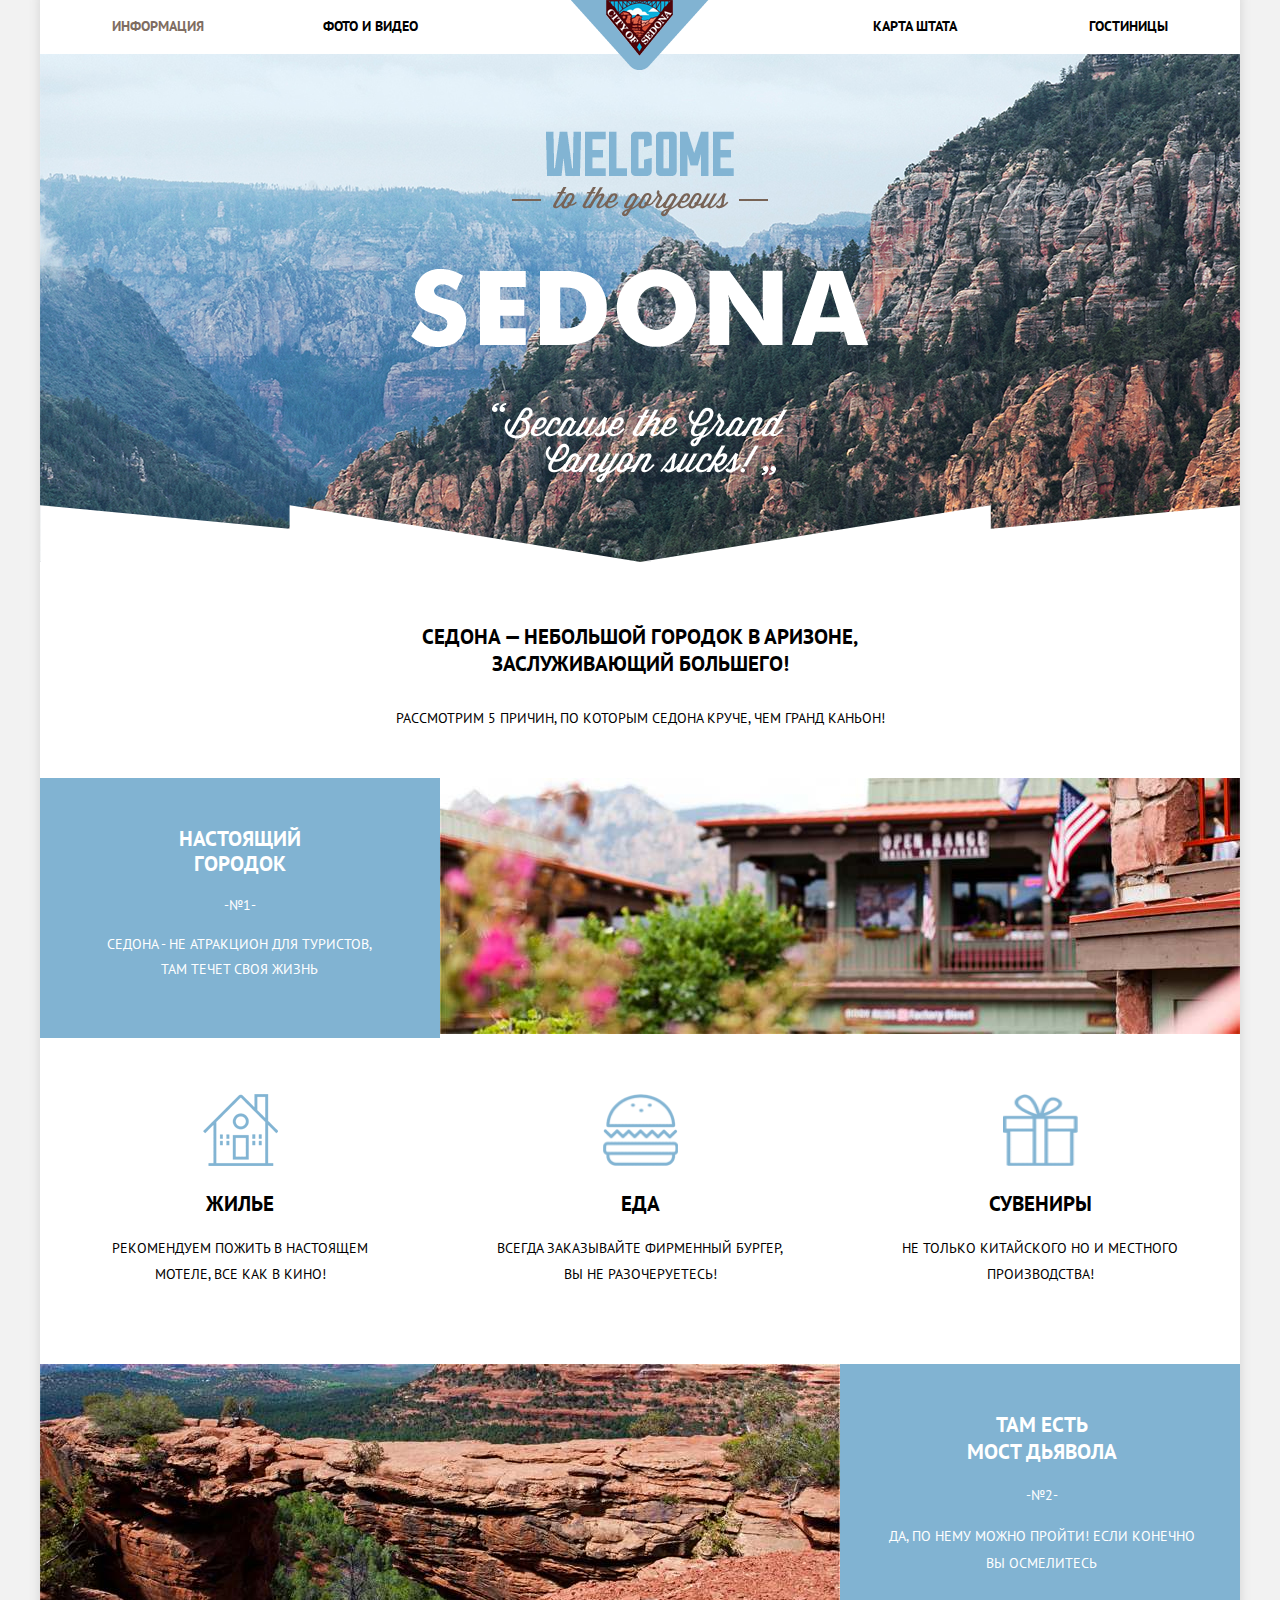
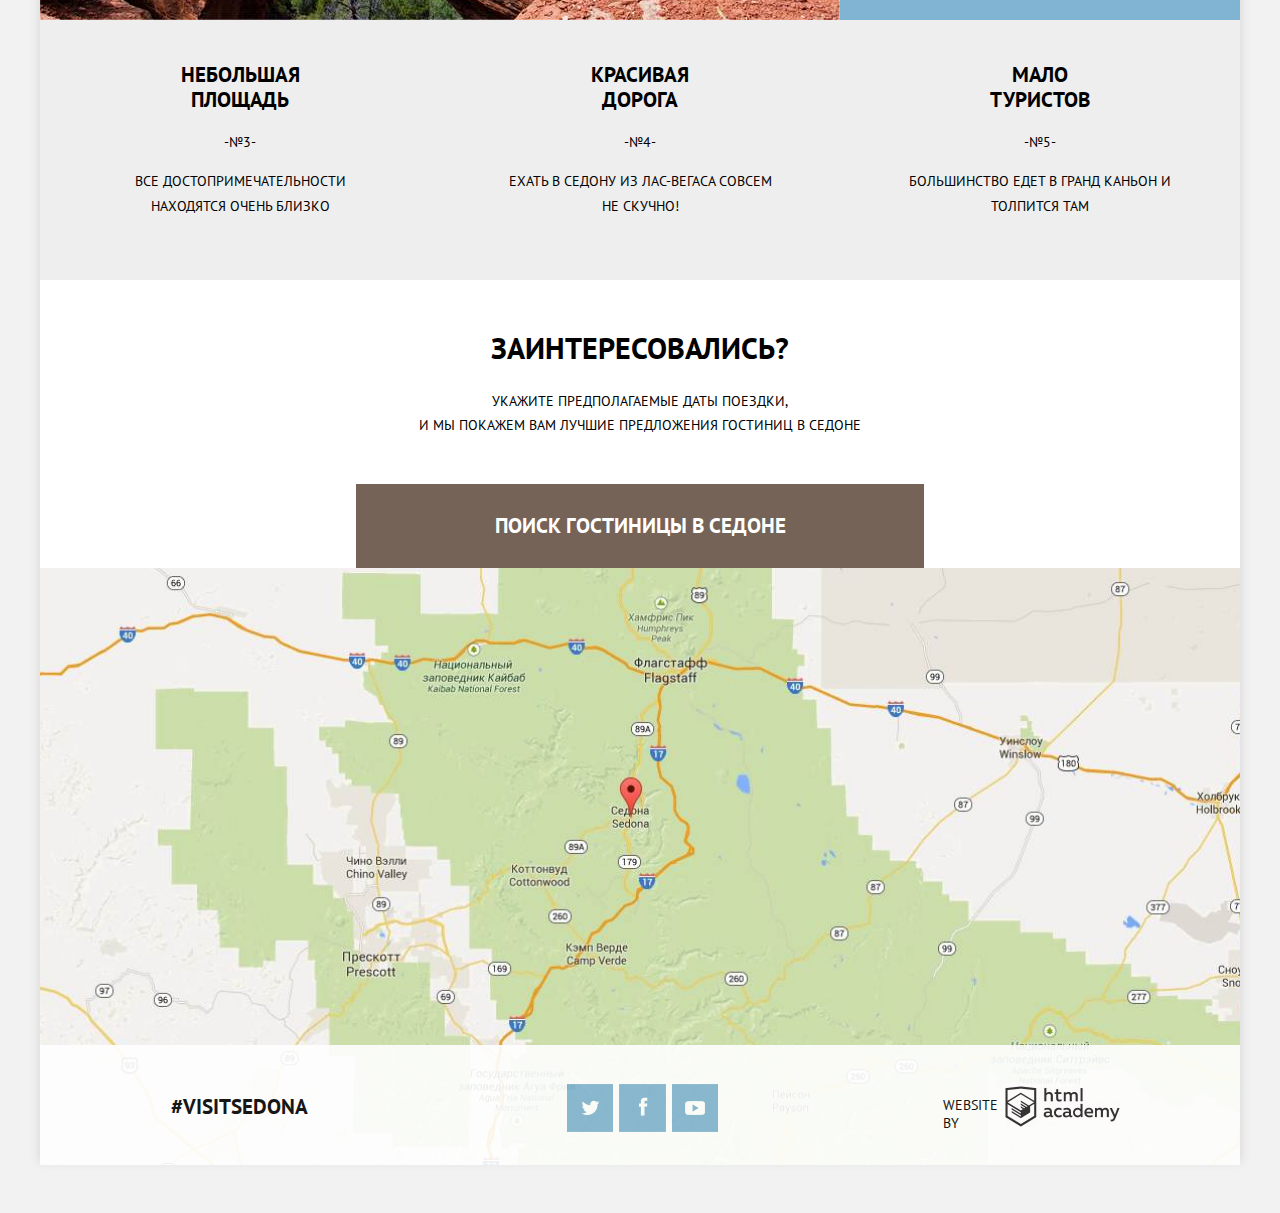
==== commit 61c5d110: "Sergey" ====
--- a/index.html
+++ b/index.html
@@ -31,7 +31,7 @@
             </div>
             <section>
                 <div class="features">
-                    <h1>Седона - небольшой городок в Аризоне,<br> заслуживающий большего!</h1>
+                    <h1>Седона &mdash; небольшой городок в Аризоне,<br> заслуживающий большего!</h1>
                     <p>Рассмотрим 5 причин, по которым Седона круче, чем Гранд Каньон!</p>
                 </div>
                 <div class="block-features1">
@@ -80,19 +80,19 @@
                 <div class="grey-back">
                     <div class="features3">
                         <h2>Небольшая<br> площадь</h2>
-                        <p>-№3-</p>
+                        <span>-№3-</span>
                         <p>Все достопримечательности<br> находятся очень близко</p>
                     </div>
 
                     <div class="features3">
                         <h2>Красивая<br> дорога</h2>
-                        <p>-№4-</p>
+                        <span>-№4-</span>
                         <p>Ехать в седону из Лас-Вегаса совсем<br> не скучно!</p>
                     </div>
 
                     <div class="features3">
                         <h2>Мало<br> туристов</h2>
-                        <p>-№5-</p>
+                        <span>-№5-</span>
                         <p>Большинство едет в Гранд Каньон и<br> толпится там</p>
                     </div>
                 </div>
--- a/css/style-min.css
+++ b/css/style-min.css
@@ -15,21 +15,21 @@
 .promo{  position:relative;   min-height:431px;   padding-top:77px;   background:#d9eaf2 url(../img/welcome-sedona-bg.jpg) no-repeat;   background-size:cover}
 .promo img{  display:block;   width:458px;   min-height:352px;   margin:0 auto}
 .promo:after{  content:"";   position:absolute;   bottom:0;   left:0;   display:block;   width:100%;   min-height:57px;   background:url(../img/mask.png) no-repeat;   background-size:100% 57px}
-.features{  padding-top:60px;   margin-bottom:60px}
-.features p{  font-size:14px;   font-height:26px;   color:#a0a0a0}
-.features h1{  font-size:21px;   line-height:26px;   margin-bottom:40px}
+.features{  padding-top:47px;   margin-bottom:60px}
+.features p{  font-size:14px;   font-height:26px;   color:#000;   margin-top:-8px}
+.features h1{  font-size:21px;   font-height:26px;   margin-bottom:40px}
 .container{  margin-top:-14px;   text-align:center}
-.block-features1{  width:1200px;   min-height:256px;   display:-webkit-box;   display:-ms-flexbox;   display:-webkit-flex;   display:flex}
-.features-hotels-one{  line-height:30px;   background-color:#81b3d2;   color:#fff;   min-height:256px;   width:400px;   flex-direction:row}
+.block-features1{  width:1200px;   min-height:256px;   display:-webkit-box;   display:-ms-flexbox;   display:-webkit-flex;   display:flex;   margin-top:-9px}
+.features-hotels-one{  line-height:25px;   background-color:#81b3d2;   color:#fff;   min-height:256px;   width:400px;   flex-direction:row}
 .align-hotels-features{  width:283px;   min-height:153px;   margin-left:58px;   margin-top:48px;   margin-right:0px;   margin-bottom:0px}
 .align-features-second{  width:309px;   min-height:147px;   margin-left:47px;   margin-top:47px;   margin-right:0px;   margin-bottom:0px}
 .icon-features{  margin-top:56px;   width:1200px;   min-height:330px;   overflow:auto;   display:-webkit-box;   display:-ms-flexbox;   display:-webkit-flex;   display:flex}
-.house{  min-height:330px;   width:400px;   flex-direction:row}
-.canyon-cut{float:left}
+.house{  min-height:330px;   width:400px;   flex-direction:row;   line-height:26px}
+.canyon-cut{  display:-webkit-box;   display:-ms-flexbox;   display:-webkit-flex;   display:flex;   flex-direction:row}
 .features-hotels-second{  line-height:27px;   background-color:#81b3d2;   color:#fff;   min-height:256px;   width:400px;   flex-direction:row}
-.after-features{  margin-top:-60px;   width:1200px;   min-height:256px;   display:-webkit-box;   display:-ms-flexbox;   display:-webkit-flex;   display:flex}
-.grey-back{  background-color:#eee;   width:1200px;   min-height:257px;   overflow:auto;   padding-top:48px}
-.features3{  width:400px;   min-height:256px;   float:left}
+.after-features{  margin-top:-60px;   width:1200px;   min-height:256px;   display:-webkit-box;   display:-ms-flexbox;   display:-webkit-flex;   display:flex;   flex-direction:row}
+.grey-back{  background-color:#eee;   width:1200px;   height:235px;   line-height:25px;   max-height:100%;   overflow:auto;   padding-top:25px;   display:-webkit-box;   display:-ms-flexbox;   display:-webkit-flex;   display:flex;   flex-direction:row}
+.features3{  width:400px;   min-height:200px;   max-height:100%;   display:-webkit-box;   display:-ms-flexbox;   display:-webkit-flex;   display:flex;   flex-direction:column}
 .appointment{  width:1200px;   min-height:763px;   margin-top:54px}
 .search-btn-host{  display:block;   width:568px;   margin:0 auto;   color:#fff;   padding:30px 0 30px;   font-size:21px;   line-height:26px;   font-weight:bold;   text-decoration:none;   background:#766357}
 .search-btn-host:hover{  background-color:#604e43;   color:#fff}
@@ -78,15 +78,17 @@
 @keyframes bounce{ 0%{ -webkit-transform:translateX(-2000px);  -ms-transform:translateX(-2000px);  transform:translateX(-2000px)}
 }
 
-.search-btn1{ width:458px;  margin-top:54px;  padding:14px 10px 15px;  font-size:21px;  line-height:26px;  text-transform:uppercase;  color:#fff;  background:#81b3d2;  border:none;  outline:none;  cursor:pointer}
+.search-btn1{ width:458px;  margin-top:45px;  padding:14px 10px 15px;  font-size:21px;  line-height:26px;  text-transform:uppercase;  color:#fff;  background:#81b3d2;  border:none;  outline:none;  cursor:pointer}
 .search-btn1:hover{ background:#669ec0}
 .search-btn1:active{ background:#5496bd;  color:#629fc2}
 
 .catalog-main{    margin-top:-14px}
-.filter{  width:100%;   color:#fff;   background:#4b769e url("../img/hotels-back.jpg") no-repeat 50% 20%}
+.upp-btns p{  font-size:0px}
+.down-btns p{  font-size:0px}
+.filter{  width:100%;   height:215px;   color:#fff;   background:#4b769e url("../img/hotels-back.jpg") no-repeat 50% 20%}
 .filter input[type="checkbox"]{  display:none}
 .filter h2{  margin-bottom:25px;   font-size:16px}
-.one-fourth{  display:inline-block;   width:25%;   vertical-align:top;   padding:27px 10px 30px;   padding-left:26px;   box-sizing:border-box}
+.one-fourth{  display:inline-block;   width:25%;   vertical-align:top;   padding:15px 10px 30px;   padding-left:26px;   line-height:20px;   box-sizing:border-box}
 .one-fourth label{  padding-top:4px;   padding-left:40px}
 .two-fourth input{  color:#fff}
 .one-fourth:first-child{  padding-left:72px}
@@ -95,7 +97,7 @@
 .check label::before{  background:url(../img/checkbox-off.png) no-repeat;   position:absolute;   left:-40px;   top:0;   font-size:26px}
 .check input:checked+label{  background:url(../img/checkbox-on.png) no-repeat}
 .check input:disabled+label{  color:#6a6a6a;   cursor:inherit}
-.two-fourth{  display:inline-block;   width:50%;   padding-top:26px;   vertical-align:top;   box-sizing:border-box}
+.two-fourth{  display:inline-block;   width:50%;   padding-top:15px;   vertical-align:top;   box-sizing:border-box}
 .filter-range{  float:right;   width:330px;   margin-right:72px}
 .filter-range h2{  margin-left:2px;   margin-bottom:11px}
 .price-controls{  position:relative;   min-height:32px;   border:2px solid #fff;   border-radius:2px;   margin-left:12px;   margin-bottom:20px}
@@ -109,7 +111,7 @@
 .range-controls .range-toggle:hover{  background:#1c4f80}
 .range-controls .range-toggle-min{  left:0}
 .range-controls .range-toggle-max{  left:253px}
-.filter-range .show-btn{  display:block;   margin:32px auto 33px;   padding:6px 33px;   line-height:20px;   text-transform:uppercase;   background:none;   border:2px solid #fff;   border-radius:2px;   outline:none;   color:#fff}
+.filter-range .show-btn{  display:block;   margin:32px auto 33px;   padding:6px 30px;   line-height:20px;   text-transform:uppercase;   background:none;   border:2px solid #fff;   border-radius:2px;   outline:none;   color:#fff}
 .filter-range .show-btn:hover{  color:#000;   background:#fff}
 .filter-range .show-btn:active{  outline:none}
 .results{  background:#fff;   border-bottom:1px solid #e5e5e5;   min-height:87px}
@@ -129,7 +131,7 @@
 .down-btns{  width:12px;   min-height:13px;   background:url(../img/arrow-down.png) no-repeat;  margin-left:1116px;  margin-top:-45px;  position:absolute;  cursor:pointer}
 
 .view-results{  background:#fff;   border-bottom:1px solid #e5e5e5;   display:-webkit-box;   display:-ms-flexbox;   display:-webkit-flex;   display:flex;   min-height:152px}
-.view-results a{  color:#000}
+.view-results a{  color:white}
 .photo{  padding-top:30px;   padding-left:73px}
 .blue-button-action{  display:block;   line-height:27px;   width:110px;   min-height:27px;   background-color:#81b3d2;   color:#fff;   text-align:center}
 .blue-button-action:hover{  display:block;   line-height:27px;   width:110px;   min-height:27px;   background-color:#669ec0;   color:#fff;   text-align:center}
@@ -137,11 +139,11 @@
 .brown-button-action{  display:block;   line-height:27px;   width:142px;   min-height:27px;   background-color:#766357;   color:#fff;   text-align:center;   font-size:14px;   font-weight:21px}
 .brown-button-action:hover{  display:block;   line-height:27px;   width:142px;   min-height:27px;   background-color:#604e43;   color:#fff;   text-align:center}
 .brown-button-action:active{  display:block;   line-height:27px;   width:142px;   min-height:27px;   background-color:#503e33;   color:#706158;   text-align:center}
-.raiting-hotels{  display:table-cell;   vertical-align:middle;   text-align:center;   width:112px;   min-height:28px;   background-color:#f2f2f2;   color:#828282;   font-style:14px;   font-height:21px;   position:relative;   top:24px;   left:555px}
-.text-hotels{  display:block;   text-decoration:none;   color:#000;   font-size:21px;   font-weight:bold;   padding-left:30px;   padding-top:25px}
+.raiting-hotels{  display:table-cell;   vertical-align:middle;   text-align:center;   width:108px;   height:27px;   background-color:#f2f2f2;   color:#828282;   font-style:14px;   font-height:21px;   position:relative;   top:33px;   left:522px}
+.size-hotels a{  display:block;   text-decoration:none;   color:black;   font-size:21px;   line-height:5px;   font-weight:bold;   padding-left:30px;   padding-top:37px}
 .size-hotels{  min-height:32px}
-.text-hotels-grey{  display:-webkit-box;   display:-ms-flexbox;   display:-webkit-flex;   display:flex;   color:#000;   font-size:14px;   font-height:21px;   padding-top:27px;   padding-left:30px}
-.hotels-button-actions{  padding-left:30px;   padding-top:20px;   display:-webkit-box;   display:-ms-flexbox;   display:-webkit-flex;   display:flex;   flex-direction:row;   margin-top:-5px}
+.text-hotels-grey{  display:-webkit-box;   display:-ms-flexbox;   display:-webkit-flex;   display:flex;   color:#000;   font-size:14px;   line-height:0;   font-height:21px;   padding-top:27px;   padding-left:30px}
+.hotels-button-actions{  padding-left:30px;   padding-top:30px;   display:-webkit-box;   display:-ms-flexbox;   display:-webkit-flex;   display:flex;   flex-direction:row;   margin-top:-5px}
 .right-span1{  padding-left:40px}
 .right-span2{  padding-left:62px}
 .right-span3{  padding-left:20px}
@@ -149,9 +151,9 @@
 .stars-hotel{  display:inline-block;   vertical-align:top;   background:url(../img/star-icon.png) no-repeat;   min-height:20px;   width:20px;   margin-top:16px;   font-size:0}
 .stars span{  background:url(img/star-icon.png) no-repeat}
 .site-navigation .active-page{ color:#7f6d62}
-.stars-raiting1 ul{ text-align:right;  margin-left:auto;  margin-left:38.4em}
-.stars-raiting2 ul{ text-align:right;  margin-left:auto;  margin-left:41.8em}
-.stars-raiting3 ul{ text-align:right;  margin-left:auto;  margin-left:40.3em}
+.stars-raiting1 ul{ text-align:right;  margin-left:auto;  margin-left:36.0em}
+.stars-raiting2 ul{ text-align:right;  margin-left:auto;  margin-left:39.4em}
+.stars-raiting3 ul{ text-align:right;  margin-left:auto;  margin-left:37.3em}
 
 .main-footer{  display:-webkit-flex;   display:-webkit-box;   display:-ms-flexbox;   display:-webkit-flex;   display:flex;   flex-direction:row;   height:120px;   width:1200px}
 .main-footer1{  bottom:0;   opacity:0.9;   position:absolute;   z-index:10;   background-color:#fff}
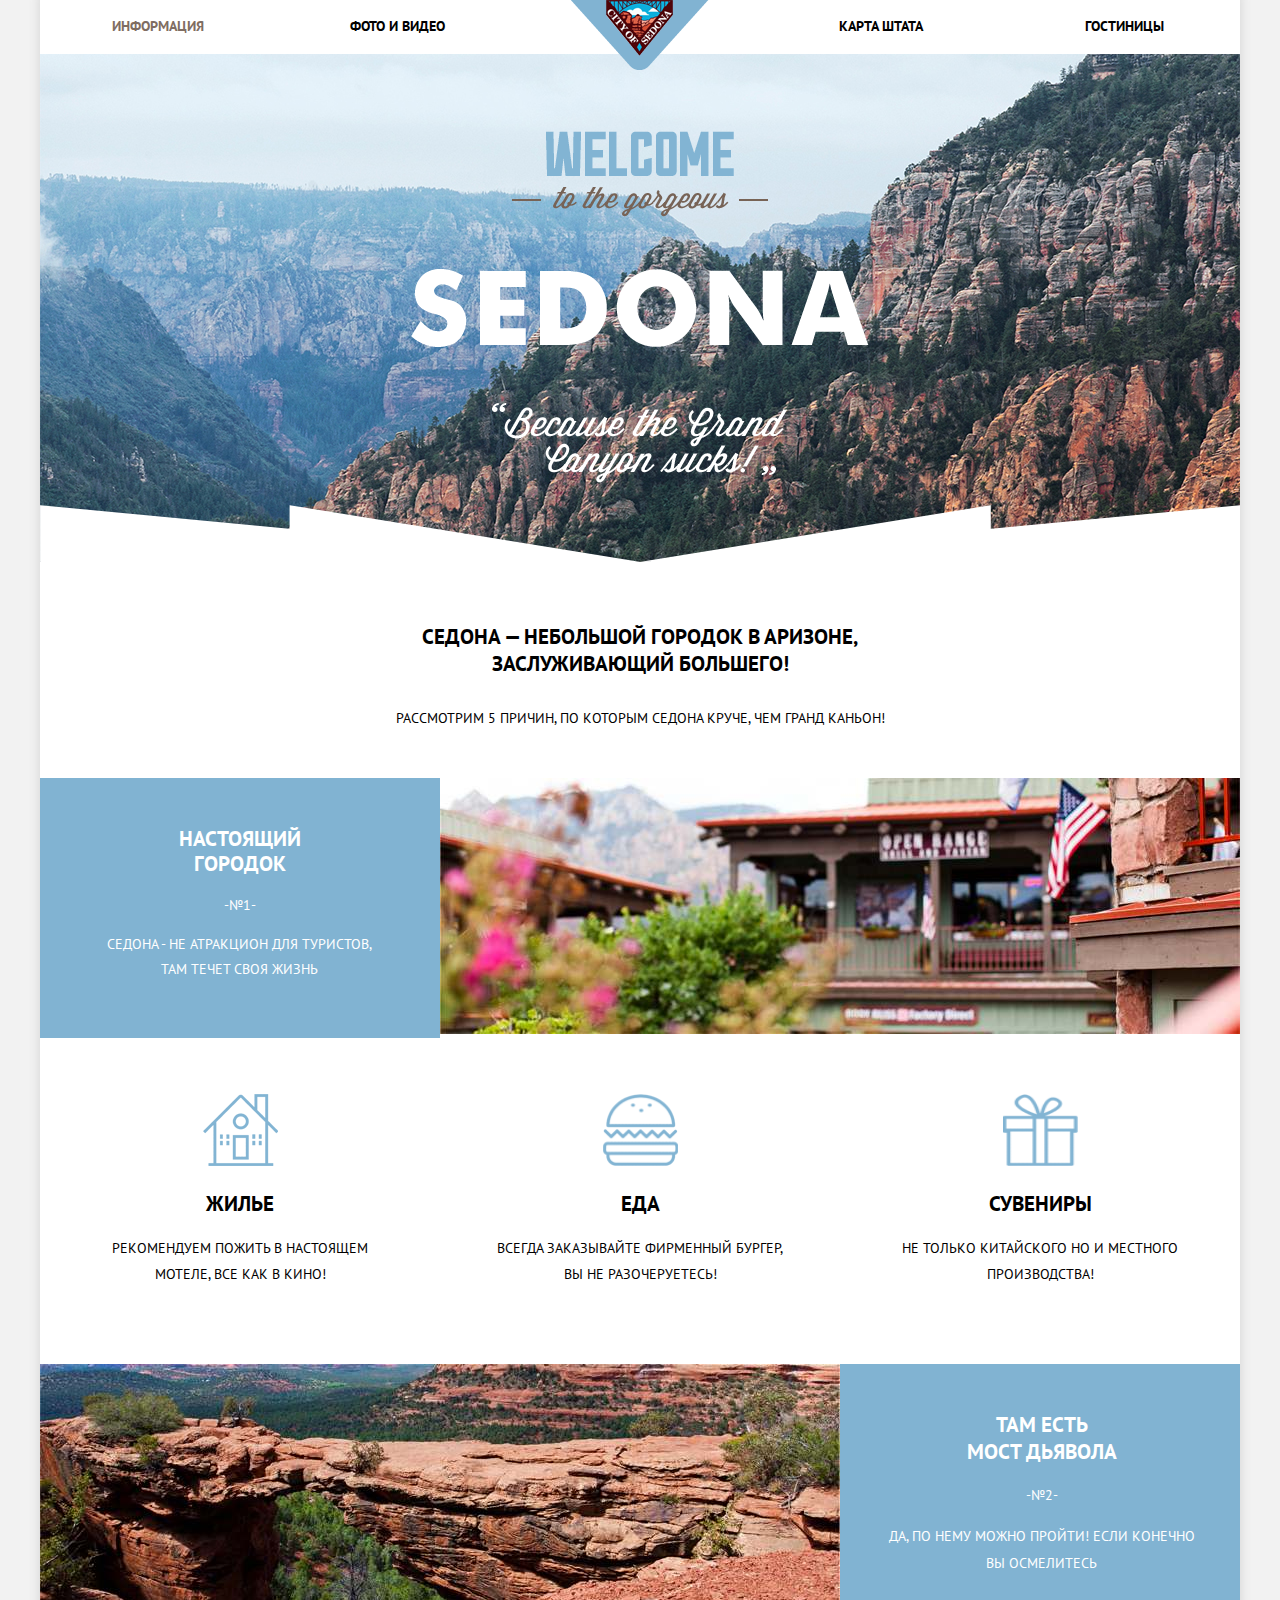
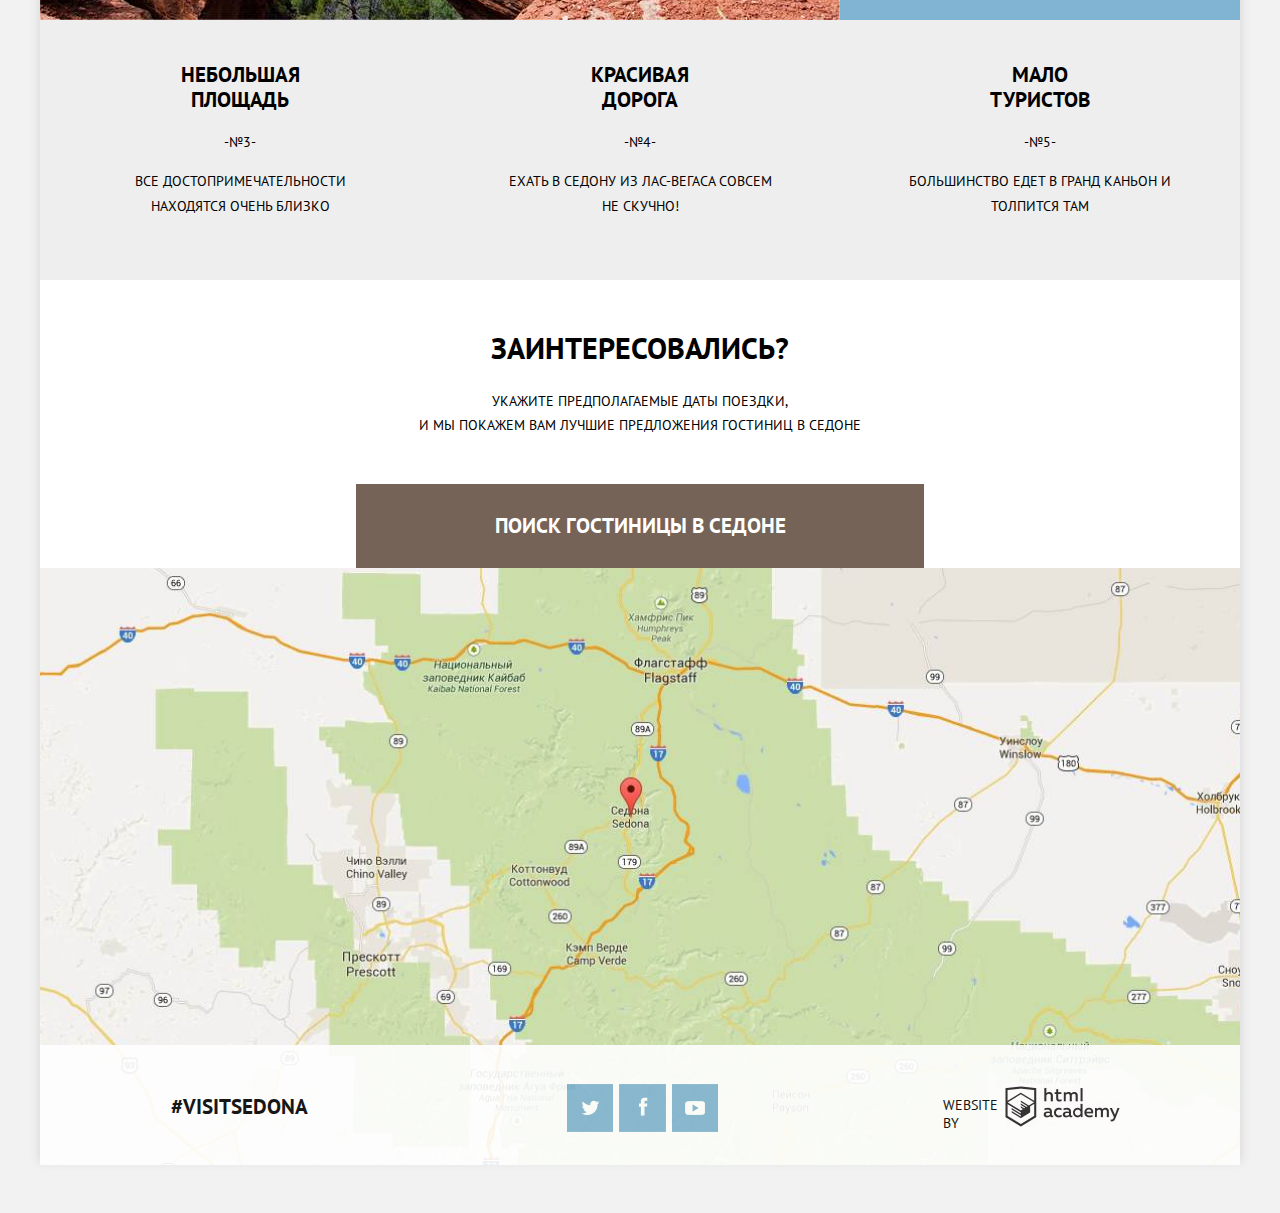
==== commit 7ac29e05: "Sergey" ====
--- a/index.html
+++ b/index.html
@@ -16,10 +16,10 @@
                     <img src="img/logo.png" width="138" height="70" alt="Логотип Седоны">
                 </a>
                 <ul class="site-navigation">
-                    <li><a class="active-page" href="#">Информация</a></li>
-                    <li class="block-right"><a href="#">Фото и видео</a></li>
-                    <li><a href="#">Карта штата</a></li>
-                    <li><a href="hotels.html">Гостиницы</a></li>
+                    <li class="one-nav"><a class="active-page" href="#">Информация</a></li>
+                    <li class="two-nav"><a href="#">Фото и видео</a></li>
+                    <li class="three-nav"><a href="#">Карта штата</a></li>
+                    <li class="for-nav"><a href="hotels.html">Гостиницы</a></li>
                 </ul>
             </nav>
         </header>
--- a/css/style-min.css
+++ b/css/style-min.css
@@ -6,7 +6,9 @@
 .main-navigation ul{ margin:0;  padding:0;  padding-top:17px;  padding-right:6%;  padding-bottom:19px;  padding-left:6%;  font-size:0}
 .main-navigation li{ display:inline-block;  width:20%;  font-size:14px;  vertical-align:top}
 .main-navigation a{ display:block;  color:#000;  font-weight:bold;  text-decoration:none}
-.block-right{ margin-right:20%}
+.two-nav{ padding-left:27px}
+.three-nav{padding-left:150px}
+.for-nav{ padding-left:30px}
 .main-navigation a:hover{ color:#81b3d2}
 .main-navigation a:active{ color:#c1c1c1}
 .main-navigation li:nth-child(3), .main-navigation li:nth-child(4){ text-align:right}
